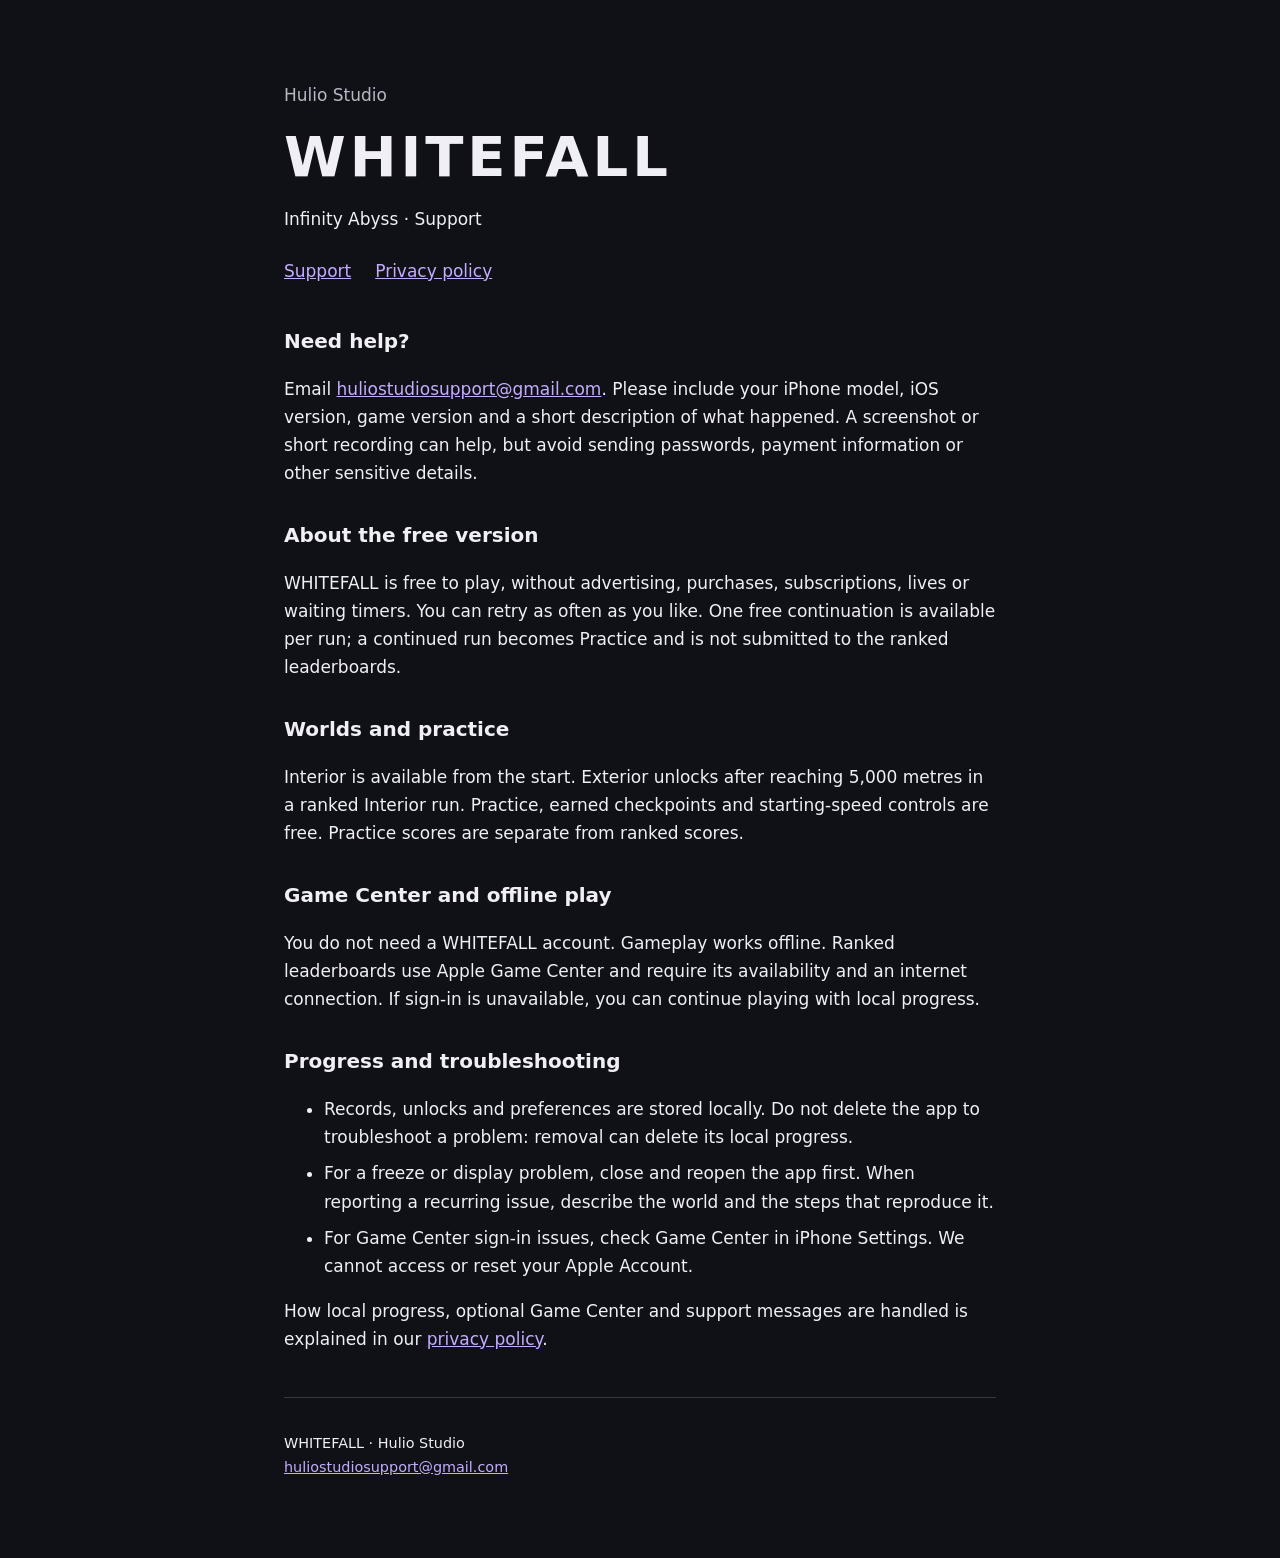
==== index.html @ 886d641a "Add WHITEFALL support and privacy pages" ====
<!doctype html>
<html lang="en">
<head>
  <meta charset="utf-8">
  <meta name="viewport" content="width=device-width, initial-scale=1">
  <meta name="description" content="Official support for WHITEFALL by Hulio Studio.">
  <title>WHITEFALL — Support</title>
  <style>
    :root{color-scheme:dark}*{box-sizing:border-box}body{margin:0;background:#101116;color:#f0eff5;font:17px/1.65 system-ui,-apple-system,sans-serif}main{max-width:760px;margin:auto;padding:64px 24px}h1{font-size:clamp(2rem,8vw,3.5rem);line-height:1.1;letter-spacing:.07em;margin:0 0 12px}h2{font-size:1.25rem;margin-top:32px}a{color:#c5acff}a:focus-visible{outline:3px solid #c5acff;outline-offset:4px}.muted{color:#b9b7c5}nav{display:flex;gap:24px;flex-wrap:wrap;margin:24px 0 40px}footer{border-top:1px solid #393642;margin-top:44px;padding-top:20px;font-size:.9rem}li{margin-bottom:8px}
  </style>
</head>
<body>
<main>
  <header><p class="muted">Hulio Studio</p><h1>WHITEFALL</h1><p>Infinity Abyss · Support</p></header>
  <nav aria-label="Site navigation"><a href="index.html" aria-current="page">Support</a><a href="privacy.html">Privacy policy</a></nav>
  <h2>Need help?</h2>
  <p>Email <a href="mailto:huliostudiosupport@gmail.com">huliostudiosupport@gmail.com</a>. Please include your iPhone model, iOS version, game version and a short description of what happened. A screenshot or short recording can help, but avoid sending passwords, payment information or other sensitive details.</p>
  <h2>About the free version</h2>
  <p>WHITEFALL is free to play, without advertising, purchases, subscriptions, lives or waiting timers. You can retry as often as you like. One free continuation is available per run; a continued run becomes Practice and is not submitted to the ranked leaderboards.</p>
  <h2>Worlds and practice</h2>
  <p>Interior is available from the start. Exterior unlocks after reaching 5,000 metres in a ranked Interior run. Practice, earned checkpoints and starting-speed controls are free. Practice scores are separate from ranked scores.</p>
  <h2>Game Center and offline play</h2>
  <p>You do not need a WHITEFALL account. Gameplay works offline. Ranked leaderboards use Apple Game Center and require its availability and an internet connection. If sign-in is unavailable, you can continue playing with local progress.</p>
  <h2>Progress and troubleshooting</h2>
  <ul>
    <li>Records, unlocks and preferences are stored locally. Do not delete the app to troubleshoot a problem: removal can delete its local progress.</li>
    <li>For a freeze or display problem, close and reopen the app first. When reporting a recurring issue, describe the world and the steps that reproduce it.</li>
    <li>For Game Center sign-in issues, check Game Center in iPhone Settings. We cannot access or reset your Apple Account.</li>
  </ul>
  <p>How local progress, optional Game Center and support messages are handled is explained in our <a href="privacy.html">privacy policy</a>.</p>
  <footer><p>WHITEFALL · Hulio Studio<br><a href="mailto:huliostudiosupport@gmail.com">huliostudiosupport@gmail.com</a></p></footer>
</main>
</body>
</html>
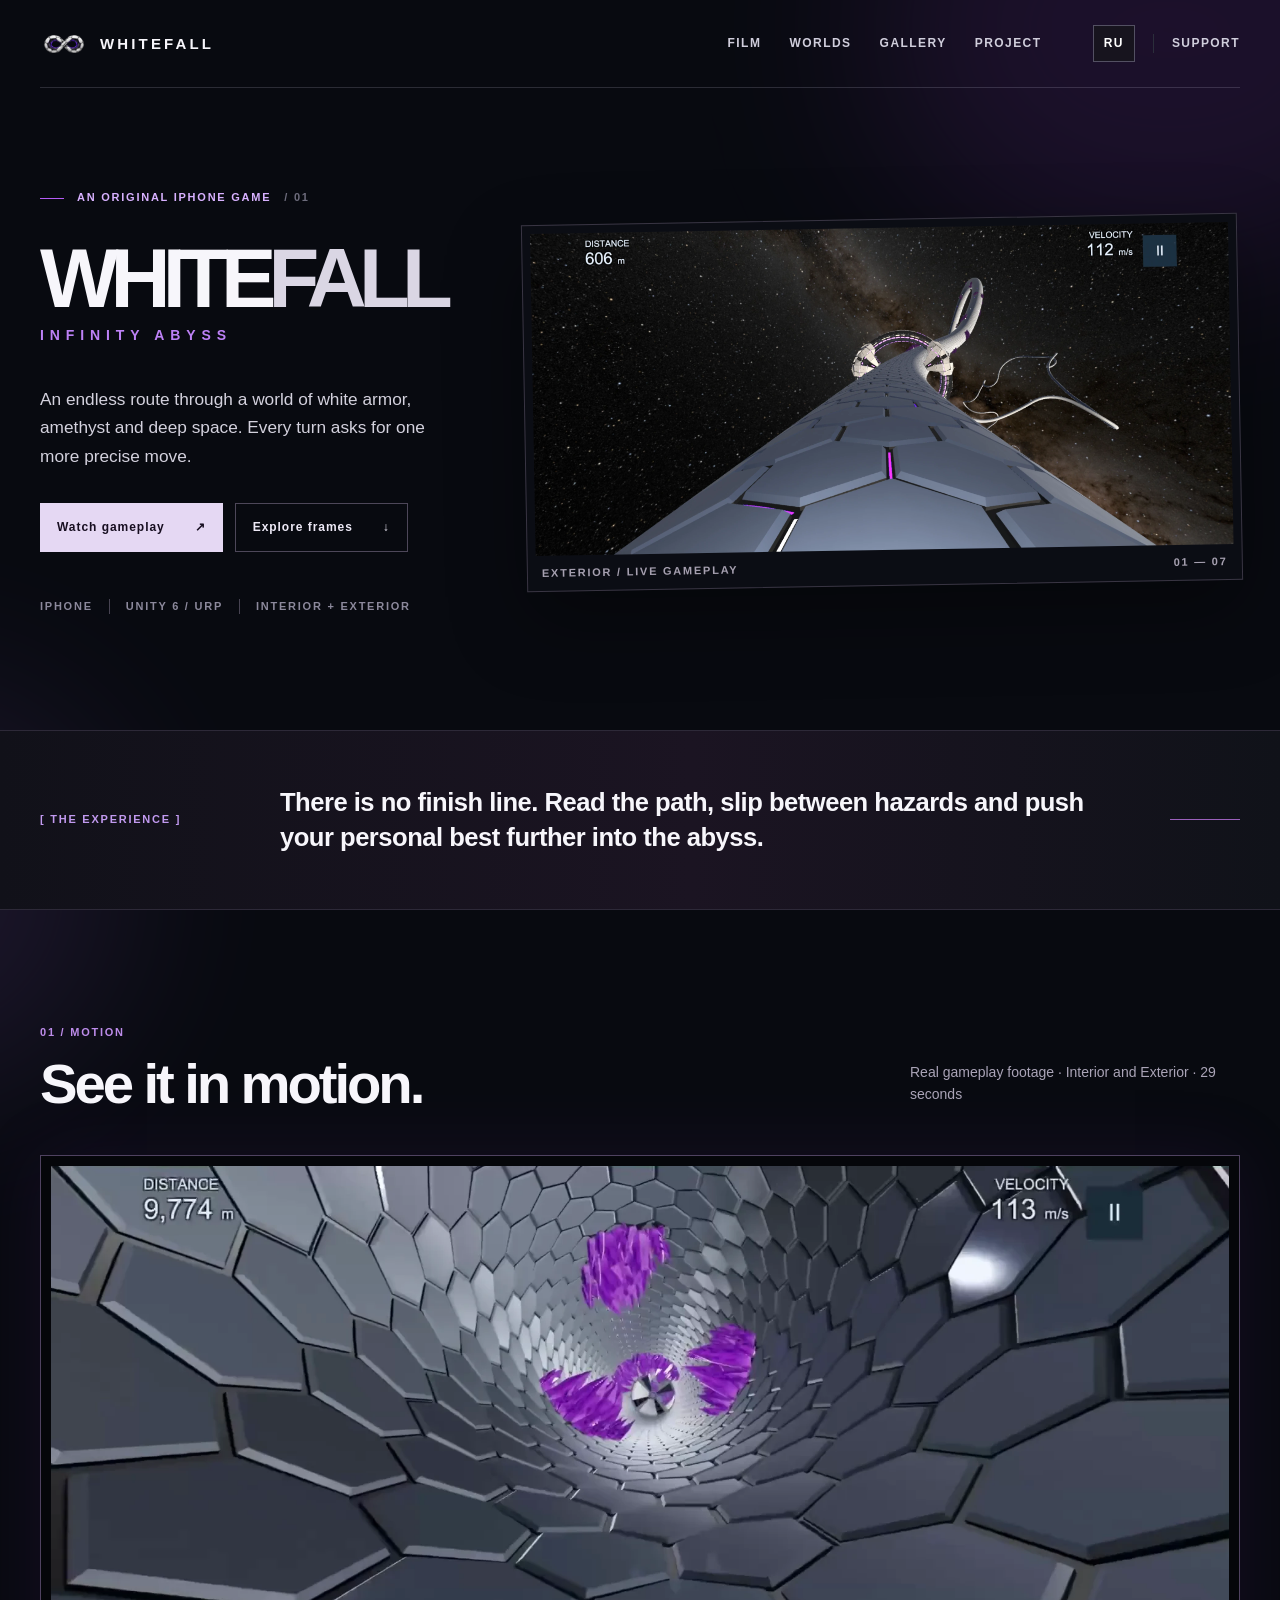
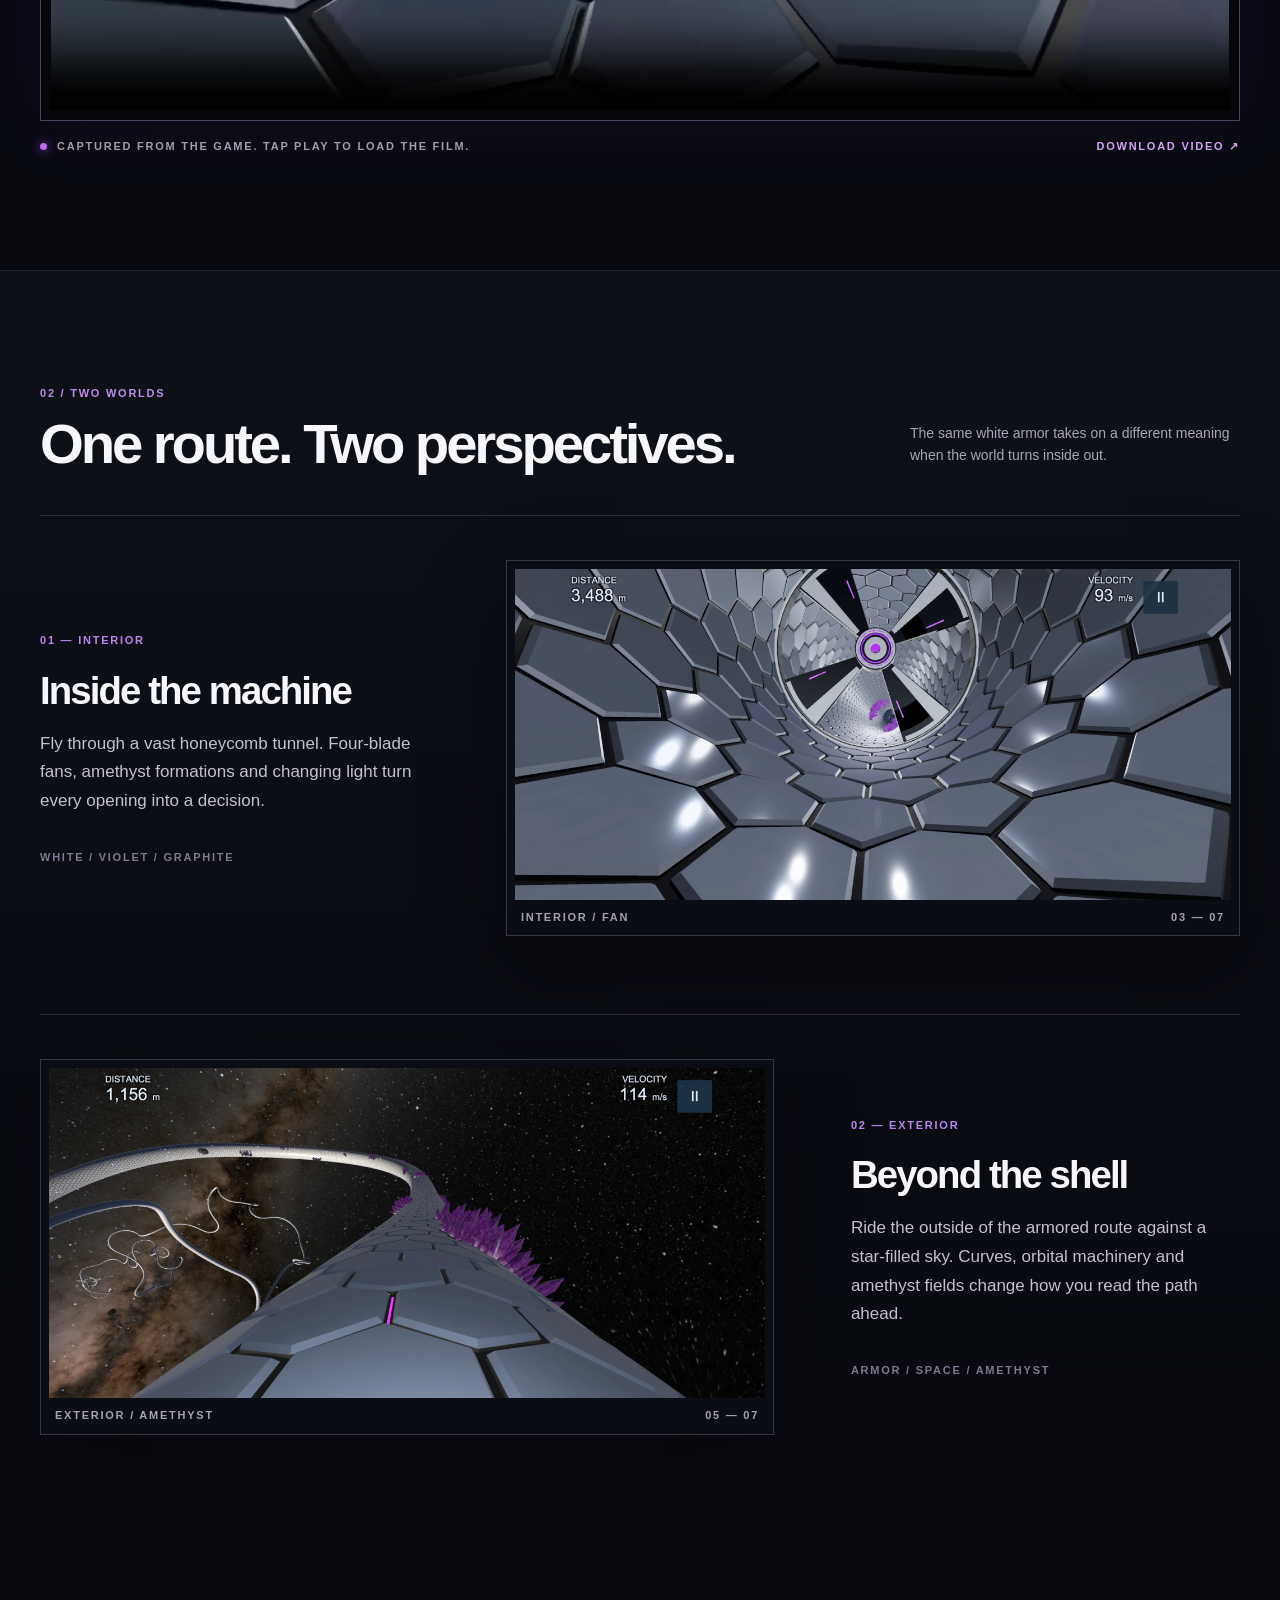
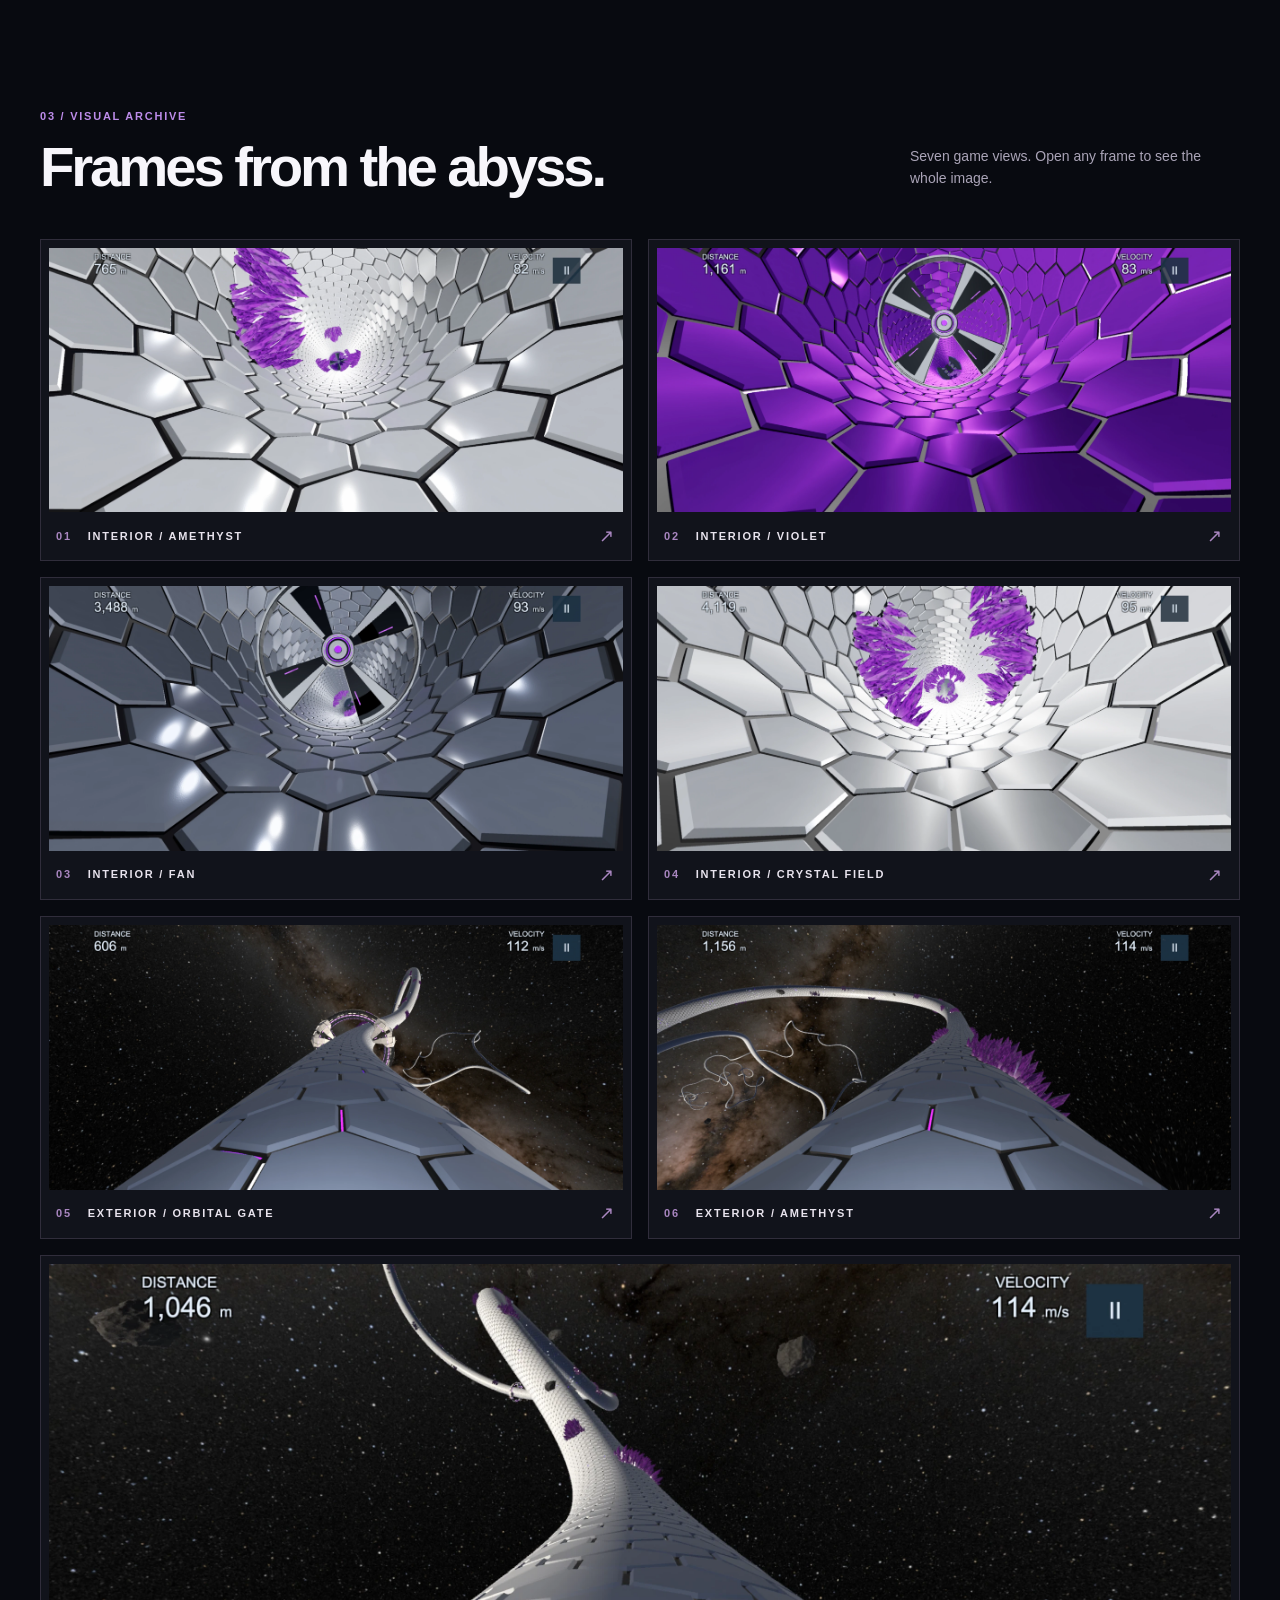
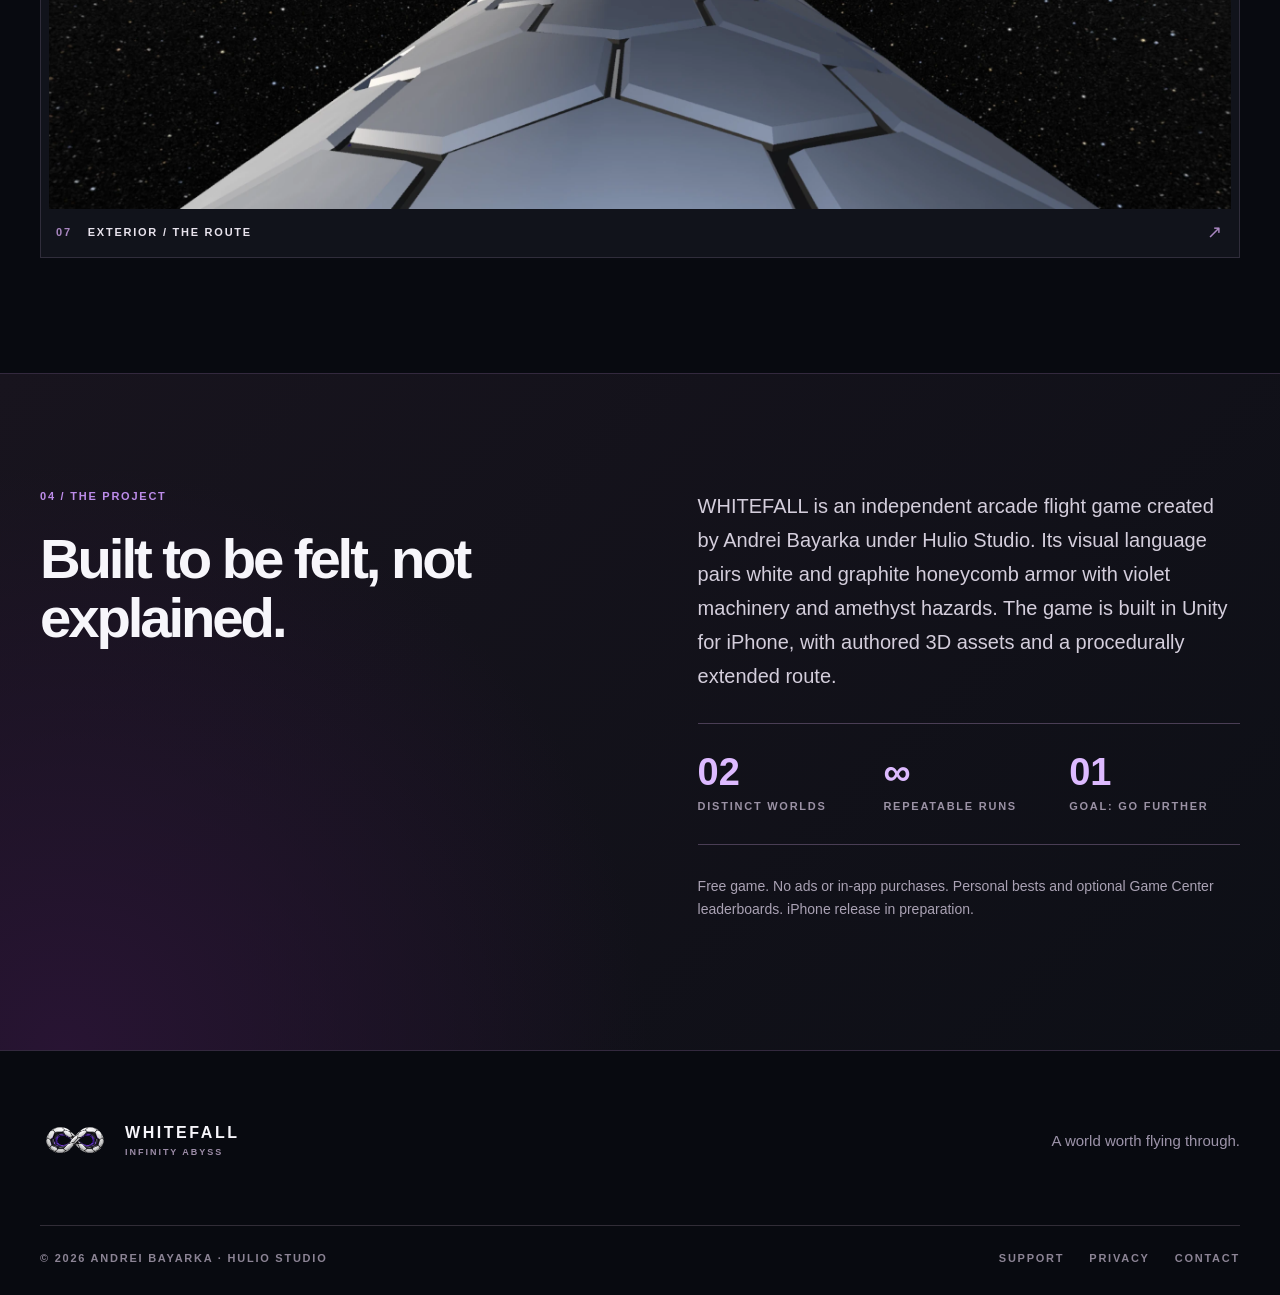
==== commit dbe938f4: "Build WHITEFALL gameplay showcase" ====
--- a/index.html
+++ b/index.html
@@ -3,32 +3,65 @@
 <head>
   <meta charset="utf-8">
   <meta name="viewport" content="width=device-width, initial-scale=1">
-  <meta name="description" content="Official support for WHITEFALL by Hulio Studio.">
-  <title>WHITEFALL — Support</title>
-  <style>
-    :root{color-scheme:dark}*{box-sizing:border-box}body{margin:0;background:#101116;color:#f0eff5;font:17px/1.65 system-ui,-apple-system,sans-serif}main{max-width:760px;margin:auto;padding:64px 24px}h1{font-size:clamp(2rem,8vw,3.5rem);line-height:1.1;letter-spacing:.07em;margin:0 0 12px}h2{font-size:1.25rem;margin-top:32px}a{color:#c5acff}a:focus-visible{outline:3px solid #c5acff;outline-offset:4px}.muted{color:#b9b7c5}nav{display:flex;gap:24px;flex-wrap:wrap;margin:24px 0 40px}footer{border-top:1px solid #393642;margin-top:44px;padding-top:20px;font-size:.9rem}li{margin-bottom:8px}
-  </style>
+  <meta name="theme-color" content="#080a10">
+  <meta name="description" content="WHITEFALL: Infinity Abyss — an original iPhone arcade flight game by Andrei Bayarka. Explore two worlds through real gameplay footage and screenshots.">
+  <meta property="og:type" content="website">
+  <meta property="og:title" content="WHITEFALL — Infinity Abyss">
+  <meta property="og:description" content="An original iPhone arcade flight game. Explore it through real gameplay footage and screenshots.">
+  <meta property="og:image" content="https://andreyboyarko.github.io/whitefall-support/assets/frame-9329.webp">
+  <title>WHITEFALL — Infinity Abyss · Game & Project</title>
+  <link rel="icon" type="image/webp" href="assets/whitefall-mark.webp">
+  <link rel="stylesheet" href="style.css">
+  <script defer src="site.js"></script>
 </head>
 <body>
-<main>
-  <header><p class="muted">Hulio Studio</p><h1>WHITEFALL</h1><p>Infinity Abyss · Support</p></header>
-  <nav aria-label="Site navigation"><a href="index.html" aria-current="page">Support</a><a href="privacy.html">Privacy policy</a></nav>
-  <h2>Need help?</h2>
-  <p>Email <a href="mailto:huliostudiosupport@gmail.com">huliostudiosupport@gmail.com</a>. Please include your iPhone model, iOS version, game version and a short description of what happened. A screenshot or short recording can help, but avoid sending passwords, payment information or other sensitive details.</p>
-  <h2>About the free version</h2>
-  <p>WHITEFALL is free to play, without advertising, purchases, subscriptions, lives or waiting timers. You can retry as often as you like. One free continuation is available per run; a continued run becomes Practice and is not submitted to the ranked leaderboards.</p>
-  <h2>Worlds and practice</h2>
-  <p>Interior is available from the start. Exterior unlocks after reaching 5,000 metres in a ranked Interior run. Practice, earned checkpoints and starting-speed controls are free. Practice scores are separate from ranked scores.</p>
-  <h2>Game Center and offline play</h2>
-  <p>You do not need a WHITEFALL account. Gameplay works offline. Ranked leaderboards use Apple Game Center and require its availability and an internet connection. If sign-in is unavailable, you can continue playing with local progress.</p>
-  <h2>Progress and troubleshooting</h2>
-  <ul>
-    <li>Records, unlocks and preferences are stored locally. Do not delete the app to troubleshoot a problem: removal can delete its local progress.</li>
-    <li>For a freeze or display problem, close and reopen the app first. When reporting a recurring issue, describe the world and the steps that reproduce it.</li>
-    <li>For Game Center sign-in issues, check Game Center in iPhone Settings. We cannot access or reset your Apple Account.</li>
-  </ul>
-  <p>How local progress, optional Game Center and support messages are handled is explained in our <a href="privacy.html">privacy policy</a>.</p>
-  <footer><p>WHITEFALL · Hulio Studio<br><a href="mailto:huliostudiosupport@gmail.com">huliostudiosupport@gmail.com</a></p></footer>
-</main>
+  <a class="skip-link" href="#main">Skip to content</a>
+  <div class="ambient ambient-one" aria-hidden="true"></div>
+  <div class="ambient ambient-two" aria-hidden="true"></div>
+  <header class="site-header">
+    <a class="brand" href="#top" aria-label="WHITEFALL home"><img src="assets/whitefall-mark.webp" width="48" height="48" alt=""><span>WHITEFALL</span></a>
+    <nav class="nav" aria-label="Main navigation">
+      <a href="#film" data-i18n="navFilm">Film</a><a href="#worlds" data-i18n="navWorlds">Worlds</a><a href="#gallery" data-i18n="navGallery">Gallery</a><a href="#project" data-i18n="navProject">Project</a>
+    </nav>
+    <div class="header-actions"><button id="language" class="lang" type="button" aria-label="Switch language">RU</button><a class="header-contact" href="support.html" data-i18n="navSupport">Support</a></div>
+  </header>
+  <main id="main">
+    <section class="hero page-wrap" id="top" aria-labelledby="hero-title">
+      <div class="hero-copy">
+        <p class="eyebrow"><span class="eyebrow-line"></span><span data-i18n="heroKicker">AN ORIGINAL IPHONE GAME</span><span class="serial">/ 01</span></p>
+        <h1 id="hero-title">WHITE<span>FALL</span></h1>
+        <p class="hero-sub">INFINITY ABYSS</p>
+        <p class="hero-lead" data-i18n="heroLead">An endless route through a world of white armor, amethyst and deep space. Every turn asks for one more precise move.</p>
+        <div class="hero-buttons"><a class="button button-primary" href="#film"><span data-i18n="watchFilm">Watch gameplay</span><span aria-hidden="true">↗</span></a><a class="button button-ghost" href="#gallery"><span data-i18n="exploreFrames">Explore frames</span><span aria-hidden="true">↓</span></a></div>
+        <div class="hero-meta"><span>iPHONE</span><span>UNITY 6 / URP</span><span>INTERIOR + EXTERIOR</span></div>
+      </div>
+      <figure class="hero-visual media-frame"><img src="assets/frame-9329.webp" width="2556" height="1179" alt="Exterior gameplay: white armored route arcs through a star field toward a violet orbital structure" fetchpriority="high"><figcaption><span data-i18n="heroVisual">EXTERIOR / LIVE GAMEPLAY</span><span>01 — 07</span></figcaption></figure>
+    </section>
+    <section class="intro-band" aria-label="Game introduction"><div class="page-wrap intro-band-inner"><p class="section-number">[ THE EXPERIENCE ]</p><p class="intro-statement" data-i18n="introStatement">There is no finish line. Read the path, slip between hazards and push your personal best further into the abyss.</p><div class="thin-rule"></div></div></section>
+    <section class="section page-wrap" id="film" aria-labelledby="film-title">
+      <div class="section-heading"><div><p class="section-number">01 / MOTION</p><h2 id="film-title" data-i18n="filmTitle">See it in motion.</h2></div><p class="section-aside" data-i18n="filmAside">Real gameplay footage · Interior and Exterior · 29 seconds</p></div>
+      <div class="film-shell"><video id="gameplay-film" controls playsinline preload="none" poster="assets/film-poster.webp" width="1918" height="886" aria-label="WHITEFALL gameplay video"><source src="assets/whitefall-gameplay.mp4" type="video/mp4">Your browser cannot play this video.</video></div>
+      <div class="film-caption"><span><span class="violet-dot"></span><span data-i18n="filmCaption">Captured from the game. Tap Play to load the film.</span></span><a href="assets/whitefall-gameplay.mp4" download data-i18n="downloadFilm">Download video ↗</a></div>
+    </section>
+    <section class="section worlds-section" id="worlds" aria-labelledby="worlds-title"><div class="page-wrap">
+      <div class="section-heading"><div><p class="section-number">02 / TWO WORLDS</p><h2 id="worlds-title" data-i18n="worldsTitle">One route. Two perspectives.</h2></div><p class="section-aside" data-i18n="worldsAside">The same white armor takes on a different meaning when the world turns inside out.</p></div>
+      <article class="world-card"><div class="world-text"><span class="world-count">01 — INTERIOR</span><h3 data-i18n="interiorTitle">Inside the machine</h3><p data-i18n="interiorText">Fly through a vast honeycomb tunnel. Four-blade fans, amethyst formations and changing light turn every opening into a decision.</p><span class="world-tag" data-i18n="interiorTag">WHITE / VIOLET / GRAPHITE</span></div><figure class="media-frame"><img src="assets/frame-9353.webp" width="2556" height="1179" loading="lazy" alt="Four-blade fan inside the white honeycomb tunnel"><figcaption><span>INTERIOR / FAN</span><span>03 — 07</span></figcaption></figure></article>
+      <article class="world-card world-card-reverse"><div class="world-text"><span class="world-count">02 — EXTERIOR</span><h3 data-i18n="exteriorTitle">Beyond the shell</h3><p data-i18n="exteriorText">Ride the outside of the armored route against a star-filled sky. Curves, orbital machinery and amethyst fields change how you read the path ahead.</p><span class="world-tag" data-i18n="exteriorTag">ARMOR / SPACE / AMETHYST</span></div><figure class="media-frame"><img src="assets/frame-9330.webp" width="2556" height="1179" loading="lazy" alt="Exterior armored route curving through space beside amethyst crystals"><figcaption><span>EXTERIOR / AMETHYST</span><span>05 — 07</span></figcaption></figure></article>
+    </div></section>
+    <section class="section page-wrap" id="gallery" aria-labelledby="gallery-title"><div class="section-heading"><div><p class="section-number">03 / VISUAL ARCHIVE</p><h2 id="gallery-title" data-i18n="galleryTitle">Frames from the abyss.</h2></div><p class="section-aside" data-i18n="galleryAside">Seven game views. Open any frame to see the whole image.</p></div>
+      <div class="gallery-grid">
+        <button class="gallery-item" type="button" data-full="assets/frame-9352.webp" data-caption="INTERIOR / AMETHYST" aria-label="Open Interior amethyst screenshot"><img src="assets/frame-9352.webp" width="2556" height="1179" loading="lazy" alt="White tunnel with violet amethyst obstacles"><span>01 <i>INTERIOR / AMETHYST</i><b>↗</b></span></button>
+        <button class="gallery-item" type="button" data-full="assets/frame-9325.webp" data-caption="INTERIOR / VIOLET" aria-label="Open violet tunnel screenshot"><img src="assets/frame-9325.webp" width="2556" height="1179" loading="lazy" alt="Violet honeycomb tunnel with a fan"><span>02 <i>INTERIOR / VIOLET</i><b>↗</b></span></button>
+        <button class="gallery-item" type="button" data-full="assets/frame-9353.webp" data-caption="INTERIOR / FAN" aria-label="Open fan screenshot"><img src="assets/frame-9353.webp" width="2556" height="1179" loading="lazy" alt="Four-blade fan inside the armored tunnel"><span>03 <i>INTERIOR / FAN</i><b>↗</b></span></button>
+        <button class="gallery-item" type="button" data-full="assets/frame-9354.webp" data-caption="INTERIOR / CRYSTAL FIELD" aria-label="Open crystal field screenshot"><img src="assets/frame-9354.webp" width="2556" height="1179" loading="lazy" alt="Multiple amethyst hazards inside the white tunnel"><span>04 <i>INTERIOR / CRYSTAL FIELD</i><b>↗</b></span></button>
+        <button class="gallery-item" type="button" data-full="assets/frame-9329.webp" data-caption="EXTERIOR / ORBITAL GATE" aria-label="Open orbital gate screenshot"><img src="assets/frame-9329.webp" width="2556" height="1179" loading="lazy" alt="Exterior route leading to a violet orbital gate"><span>05 <i>EXTERIOR / ORBITAL GATE</i><b>↗</b></span></button>
+        <button class="gallery-item" type="button" data-full="assets/frame-9330.webp" data-caption="EXTERIOR / AMETHYST" aria-label="Open Exterior amethyst screenshot"><img src="assets/frame-9330.webp" width="2556" height="1179" loading="lazy" alt="Curved exterior route with amethyst obstacles"><span>06 <i>EXTERIOR / AMETHYST</i><b>↗</b></span></button>
+        <button class="gallery-item gallery-item-wide" type="button" data-full="assets/frame-9328.webp" data-caption="EXTERIOR / THE ROUTE" aria-label="Open exterior route screenshot"><img src="assets/frame-9328.webp" width="2556" height="1179" loading="lazy" alt="Long white route extending through deep space"><span>07 <i>EXTERIOR / THE ROUTE</i><b>↗</b></span></button>
+      </div>
+    </section>
+    <section class="project-section" id="project" aria-labelledby="project-title"><div class="page-wrap project-grid"><div><p class="section-number">04 / THE PROJECT</p><h2 id="project-title" data-i18n="projectTitle">Built to be felt, not explained.</h2></div><div class="project-detail"><p data-i18n="projectText">WHITEFALL is an independent arcade flight game created by Andrei Bayarka under Hulio Studio. Its visual language pairs white and graphite honeycomb armor with violet machinery and amethyst hazards. The game is built in Unity for iPhone, with authored 3D assets and a procedurally extended route.</p><div class="project-facts"><div><strong>02</strong><span data-i18n="factWorlds">distinct worlds</span></div><div><strong>∞</strong><span data-i18n="factRuns">repeatable runs</span></div><div><strong>01</strong><span data-i18n="factGoal">goal: go further</span></div></div><p class="project-footnote" data-i18n="projectFootnote">Free game. No ads or in-app purchases. Personal bests and optional Game Center leaderboards. iPhone release in preparation.</p></div></div></section>
+  </main>
+  <footer class="site-footer"><div class="page-wrap"><div class="footer-top"><div><img src="assets/whitefall-mark.webp" width="70" height="70" alt=""><p>WHITEFALL <small>INFINITY ABYSS</small></p></div><p data-i18n="footerLine">A world worth flying through.</p></div><div class="footer-bottom"><span>© <span id="year">2026</span> Andrei Bayarka · Hulio Studio</span><nav aria-label="Footer navigation"><a href="support.html" data-i18n="navSupport">Support</a><a href="privacy.html" data-i18n="privacy">Privacy</a><a href="mailto:huliostudiosupport@gmail.com" data-i18n="contact">Contact</a></nav></div></div></footer>
+  <dialog id="lightbox" aria-label="Expanded gameplay screenshot"><button class="lightbox-close" type="button" aria-label="Close screenshot">×</button><figure><img alt=""><figcaption></figcaption></figure></dialog>
 </body>
 </html>
--- a/style.css
+++ b/style.css
@@ -0,0 +1,35 @@
+:root{color-scheme:dark;--bg:#080a10;--surface:#10131c;--line:#2b2e3b;--text:#f7f6fb;--muted:#aaaab8;--violet:#b45cf5;--violet-soft:#d8b1ff}
+*{box-sizing:border-box}
+html{scroll-behavior:smooth}
+body{margin:0;overflow-x:hidden;background:var(--bg);color:var(--text);font-family:Inter,-apple-system,BlinkMacSystemFont,"Segoe UI",sans-serif;font-size:16px;line-height:1.55}
+a{color:inherit;text-decoration:none}button{font:inherit}img,video{max-width:100%}::selection{background:#8744b9;color:white}
+:focus-visible{outline:2px solid var(--violet-soft);outline-offset:5px}
+.skip-link{position:absolute;top:-100px;left:15px;z-index:20;padding:12px 18px;background:white;color:black}.skip-link:focus{top:15px}
+.page-wrap{width:min(100% - 80px,1500px);margin-inline:auto}
+.ambient{position:absolute;z-index:-1;pointer-events:none;filter:blur(90px);opacity:.26;border-radius:50%}.ambient-one{width:600px;height:480px;top:-210px;right:-190px;background:#552477}.ambient-two{width:400px;height:400px;top:690px;left:-280px;background:#543876}
+.site-header{position:relative;z-index:5;display:flex;align-items:center;gap:clamp(20px,4vw,80px);min-height:88px;width:min(100% - 80px,1500px);margin:auto;border-bottom:1px solid rgba(225,223,245,.16)}
+.brand{display:flex;align-items:center;gap:12px;white-space:nowrap;font-size:15px;font-weight:850;letter-spacing:.21em}.brand img{width:48px;height:48px;object-fit:contain}
+.nav{display:flex;gap:clamp(16px,2.2vw,38px);margin-left:auto}.nav a,.header-contact,.lang{color:#d0cedc;font-size:12px;font-weight:700;letter-spacing:.12em;text-transform:uppercase;transition:color .2s}.nav a:hover,.header-contact:hover,.lang:hover{color:white}
+.header-actions{display:flex;align-items:center;gap:18px}.lang{border:1px solid #535062;background:#17141e;color:#fff;padding:8px 10px;cursor:pointer}.header-contact{padding-left:18px;border-left:1px solid var(--line)}
+.hero{display:grid;grid-template-columns:minmax(330px,.74fr) minmax(0,1.26fr);gap:clamp(35px,5vw,90px);align-items:center;padding-block:clamp(75px,8vw,135px) clamp(90px,9vw,150px)}
+.eyebrow,.section-number,.world-count,.world-tag,.media-frame figcaption,.hero-meta,.film-caption,.gallery-item>span,.project-facts span,.footer-bottom{font-size:11px;line-height:1.4;font-weight:700;letter-spacing:.16em;text-transform:uppercase}
+.eyebrow{display:flex;align-items:center;gap:13px;color:var(--violet-soft);white-space:nowrap}.eyebrow-line{display:inline-block;width:24px;height:1px;background:var(--violet)}.serial{color:#6d6c7c}
+h1,h2,h3,p,figure{margin-top:0}
+h1{font-size:clamp(62px,6.5vw,124px);letter-spacing:-.095em;line-height:.93;font-weight:800;margin:34px 0 8px;white-space:nowrap}h1 span{color:#dad6e4}.hero-sub{font-size:14px;letter-spacing:.42em;color:#bd81f6;font-weight:700}
+.hero-lead{max-width:520px;margin:38px 0 33px;font-size:clamp(17px,1.35vw,21px);line-height:1.65;color:#d3d1dd}
+.hero-buttons{display:flex;gap:12px;flex-wrap:wrap}.button{display:inline-flex;align-items:center;justify-content:space-between;gap:30px;min-width:170px;padding:14px 17px;font-size:12px;letter-spacing:.08em;font-weight:750;transition:transform .2s,background .2s}.button:hover{transform:translateY(-3px)}.button-primary{background:#e5d8f3;color:#170e20}.button-primary:hover{background:white}.button-ghost{border:1px solid #4d4759;color:#ede9f6}.button-ghost:hover{background:#21182a}
+.hero-meta{display:flex;flex-wrap:wrap;gap:16px;margin-top:47px;color:#8c899c}.hero-meta span+span{padding-left:16px;border-left:1px solid #474352}
+.media-frame{margin:0;min-width:0;background:#0b0d14;border:1px solid #393543;padding:8px;box-shadow:0 30px 75px rgba(0,0,0,.35)}.media-frame img{display:block;width:100%;height:auto;object-fit:contain}.media-frame figcaption{display:flex;justify-content:space-between;gap:10px;margin:10px 6px 2px;color:#a6a0b0}.hero-visual{transform:rotate(-1deg)}
+.intro-band{background:linear-gradient(90deg,#111119,#1b1422 54%,#101219);border-block:1px solid #2d2938}.intro-band-inner{display:grid;grid-template-columns:200px 1fr 70px;align-items:center;gap:40px;padding-block:54px}.section-number{color:#bd8cea;margin-bottom:24px}.intro-band .section-number{margin:0;color:#c29af0}.intro-statement{margin:0;max-width:880px;font-size:clamp(19px,2vw,30px);line-height:1.38;font-weight:600;letter-spacing:-.02em}.thin-rule{width:70px;height:1px;background:#9a60bb}
+.section{padding-block:clamp(88px,9vw,145px)}.section-heading{display:flex;justify-content:space-between;align-items:end;gap:25px;margin-bottom:42px}.section-heading .section-number{margin-bottom:13px}h2{font-size:clamp(36px,4.4vw,72px);line-height:1.05;letter-spacing:-.055em;font-weight:730;margin:0}.section-aside{max-width:330px;margin:0 0 7px;color:#aaa4b7;font-size:14px;line-height:1.6}
+.film-shell{border:1px solid #4f4260;background:#05060a;padding:10px;box-shadow:0 0 70px rgba(129,47,180,.11)}.film-shell video{display:block;width:100%;height:auto;aspect-ratio:1918/886;object-fit:contain;background:#05060a}
+.film-caption{display:flex;align-items:center;justify-content:space-between;gap:16px;margin-top:18px;color:#a69bad}.film-caption>span{display:flex;align-items:center;gap:10px}.film-caption a{color:#d2a4f5}.film-caption a:hover{text-decoration:underline}.violet-dot{width:7px;height:7px;border-radius:50%;background:#bc6cf3;box-shadow:0 0 12px #ae43ff}
+.worlds-section{background:linear-gradient(#0f1119,#080a10 85%);border-top:1px solid #23232d}.world-card{display:grid;grid-template-columns:minmax(250px,.53fr) minmax(0,1fr);gap:clamp(30px,6vw,110px);align-items:center;padding-block:44px;border-top:1px solid #2a2934}.world-card+.world-card{margin-top:34px}.world-card-reverse{grid-template-columns:minmax(0,1fr) minmax(250px,.53fr)}.world-card-reverse .world-text{order:2}.world-card-reverse .media-frame{order:1}
+.world-count{color:#bb84ef}.world-text h3{font-size:clamp(29px,3vw,51px);letter-spacing:-.05em;line-height:1.08;margin:18px 0}.world-text p{font-size:17px;line-height:1.7;color:#c4c0cd;margin-bottom:28px}.world-tag{color:#80768d}
+.gallery-grid{display:grid;grid-template-columns:repeat(2,minmax(0,1fr));gap:16px}.gallery-item{padding:8px 8px 0;min-width:0;border:1px solid #302d3b;background:#11131b;color:inherit;text-align:left;cursor:pointer;transition:border-color .2s,transform .2s}.gallery-item:hover{border-color:#9f66c7;transform:translateY(-3px)}.gallery-item img{display:block;width:100%;height:auto;object-fit:contain}.gallery-item>span{display:flex;align-items:center;gap:16px;min-height:48px;color:#a986c0;padding:5px 7px}.gallery-item i{color:#e8e3ed;font-style:normal}.gallery-item b{margin-left:auto;font-size:18px;font-weight:400}.gallery-item-wide{grid-column:1/-1}
+.project-section{padding-block:clamp(85px,9vw,150px);background:radial-gradient(circle at 5% 100%,#281433 0,transparent 42%),linear-gradient(135deg,#18141e,#0d0f16);border-block:1px solid #33293e}.project-grid{display:grid;grid-template-columns:1fr 1fr;gap:9vw}.project-grid h2{max-width:600px}.project-detail>p:first-child{color:#d4cedc;font-size:20px;line-height:1.7}.project-facts{display:grid;grid-template-columns:repeat(3,1fr);gap:15px;border-block:1px solid #4a3e55;padding-block:29px;margin-block:30px}.project-facts div{display:flex;flex-direction:column;gap:8px}.project-facts strong{font-size:38px;line-height:1;color:#ddbaff;font-weight:550}.project-facts span{color:#9b92a5}.project-footnote{font-size:14px;color:#aaa2b4;line-height:1.65}
+.site-footer{padding:54px 0 28px}.footer-top,.footer-bottom{display:flex;justify-content:space-between;align-items:center;gap:24px}.footer-top>div{display:flex;align-items:center;gap:15px}.footer-top img{width:70px;height:70px;object-fit:contain}.footer-top p{margin:0;font-weight:800;letter-spacing:.16em}.footer-top small{display:block;font-size:9px;letter-spacing:.22em;color:#9d8da8}.footer-top>p{color:#9d94aa;font-size:15px;font-weight:400;letter-spacing:normal}.footer-bottom{border-top:1px solid #312d37;padding-top:25px;margin-top:50px;color:#8c8495;gap:20px}.footer-bottom nav{display:flex;gap:25px;flex-wrap:wrap}.footer-bottom a:hover{color:#e4c3ff}
+#lightbox{max-width:96vw;max-height:96vh;border:1px solid #6e5282;background:#0a0a0e;color:white;padding:38px 16px 12px;box-shadow:0 20px 100px black}#lightbox::backdrop{background:rgba(1,1,6,.93)}#lightbox figure{margin:0}#lightbox img{display:block;max-width:min(94vw,1800px);max-height:calc(90vh - 88px);width:auto;height:auto;object-fit:contain;margin:auto}#lightbox figcaption{padding-top:12px;text-align:center;font-size:11px;font-weight:700;letter-spacing:.2em;color:#c9a3e8}#lightbox .lightbox-close{position:absolute;right:11px;top:4px;color:white;background:transparent;border:0;font-size:30px;cursor:pointer}
+@media(max-width:1100px){.page-wrap,.site-header{width:min(100% - 48px,1500px)}.hero{grid-template-columns:1fr;padding-block:80px 90px}.hero-copy{max-width:760px}.hero-visual{transform:none}.world-card,.world-card-reverse{grid-template-columns:1fr}.world-card-reverse .world-text,.world-card-reverse .media-frame{order:initial}.world-text{max-width:720px}.project-grid{gap:50px}.intro-band-inner{grid-template-columns:160px 1fr}.thin-rule{display:none}}
+@media(max-width:720px){.page-wrap,.site-header{width:min(100% - 32px,1500px)}.site-header{min-height:71px;flex-wrap:wrap;gap:0}.brand{font-size:12px;letter-spacing:.12em}.brand img{width:37px;height:37px}.header-actions{margin-left:auto}.header-contact{display:none}.nav{width:100%;order:3;margin:0;padding:0 0 15px;justify-content:space-between;gap:12px}.nav a{font-size:10px}.hero{padding-block:65px 85px;gap:42px}h1{font-size:clamp(48px,12vw,77px)}.hero-lead{margin-top:24px}.hero-meta{gap:9px;font-size:9px;margin-top:35px}.hero-meta span+span{padding-left:9px}.intro-band-inner{display:block;padding-block:42px}.intro-statement{margin-top:20px}.section{padding-block:77px}.section-heading{display:block;margin-bottom:29px}.section-aside{margin-top:16px}.world-card{padding-block:32px}.gallery-grid{grid-template-columns:1fr}.gallery-item-wide{grid-column:auto}.project-grid{grid-template-columns:1fr;gap:35px}.project-detail>p:first-child{font-size:17px}.project-facts strong{font-size:30px}.footer-top,.footer-bottom{align-items:flex-start;flex-direction:column}.footer-top>p{margin-left:3px}.film-caption{align-items:flex-start;flex-direction:column;font-size:10px}.media-frame{padding:5px}.media-frame figcaption{font-size:9px}.film-shell{padding:4px}}
+@media(prefers-reduced-motion:reduce){html{scroll-behavior:auto}*,*:before,*:after{animation-duration:.01ms!important;transition-duration:.01ms!important}}
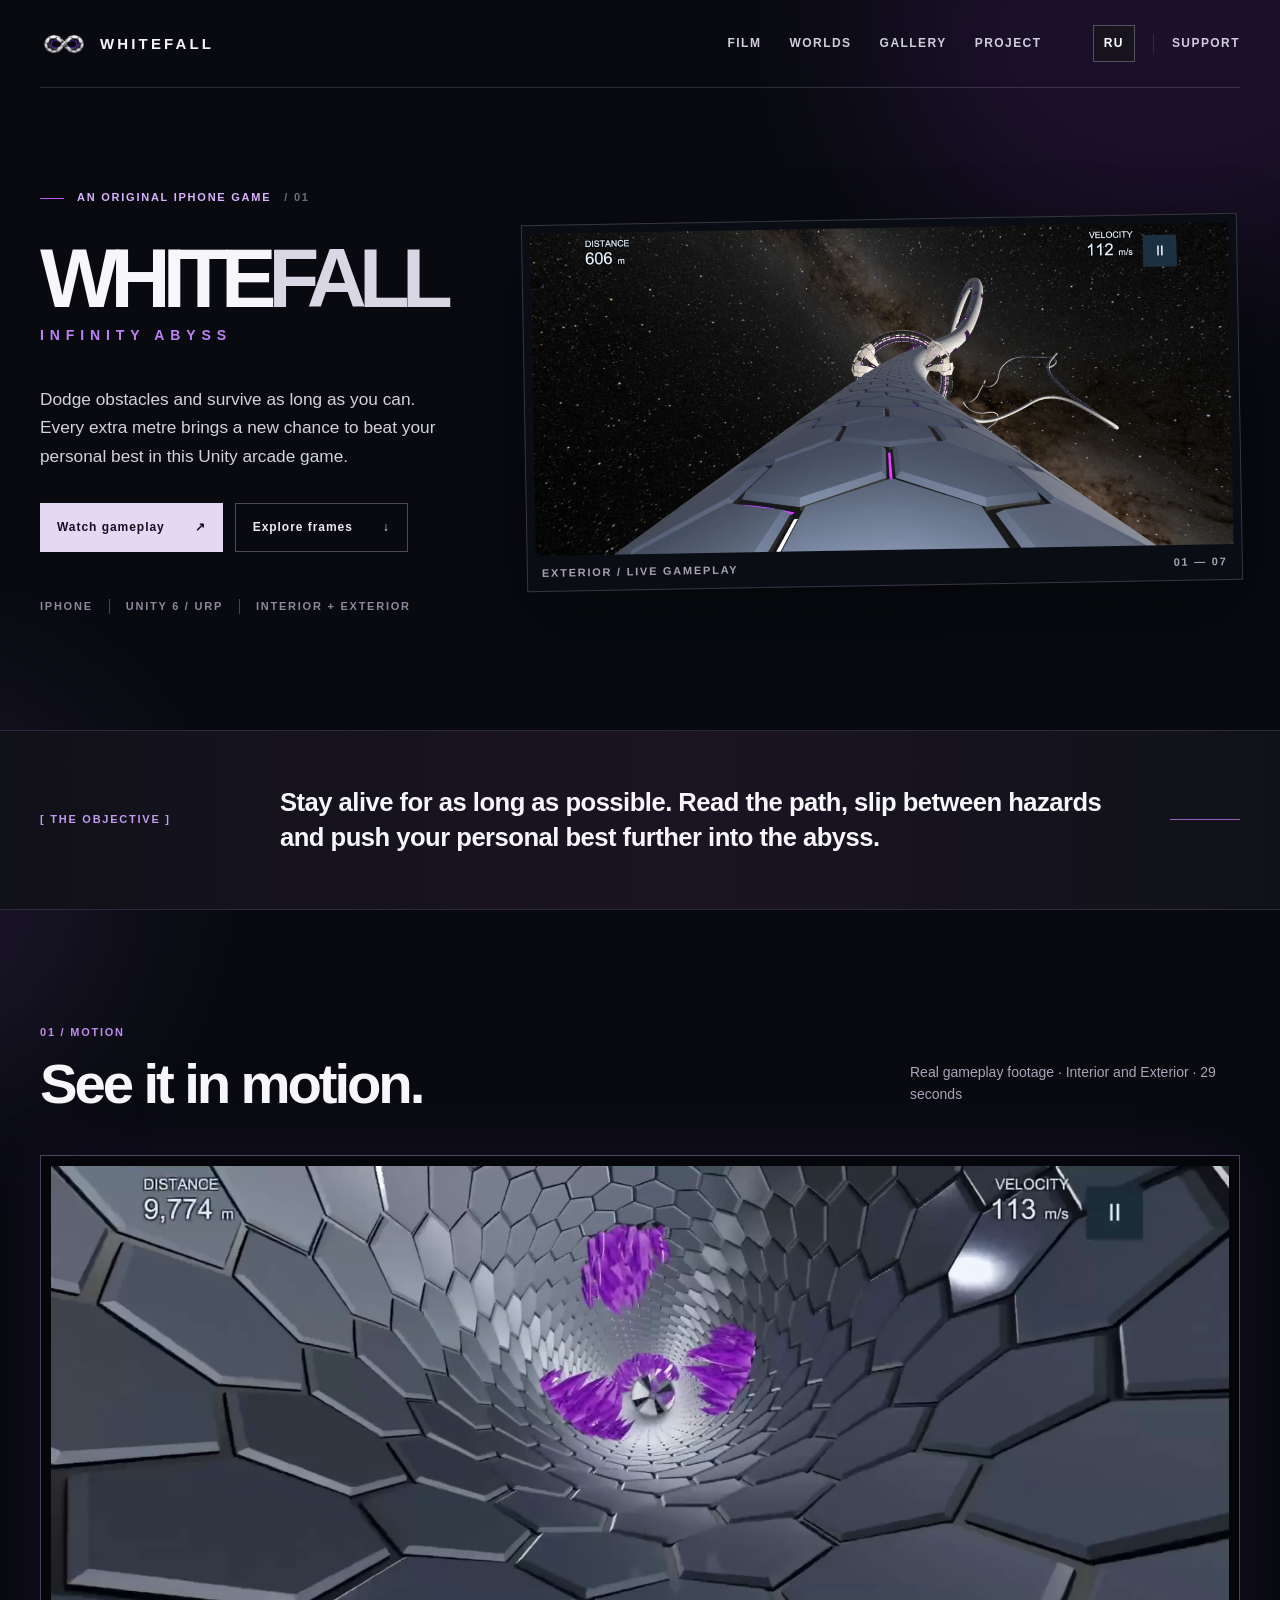
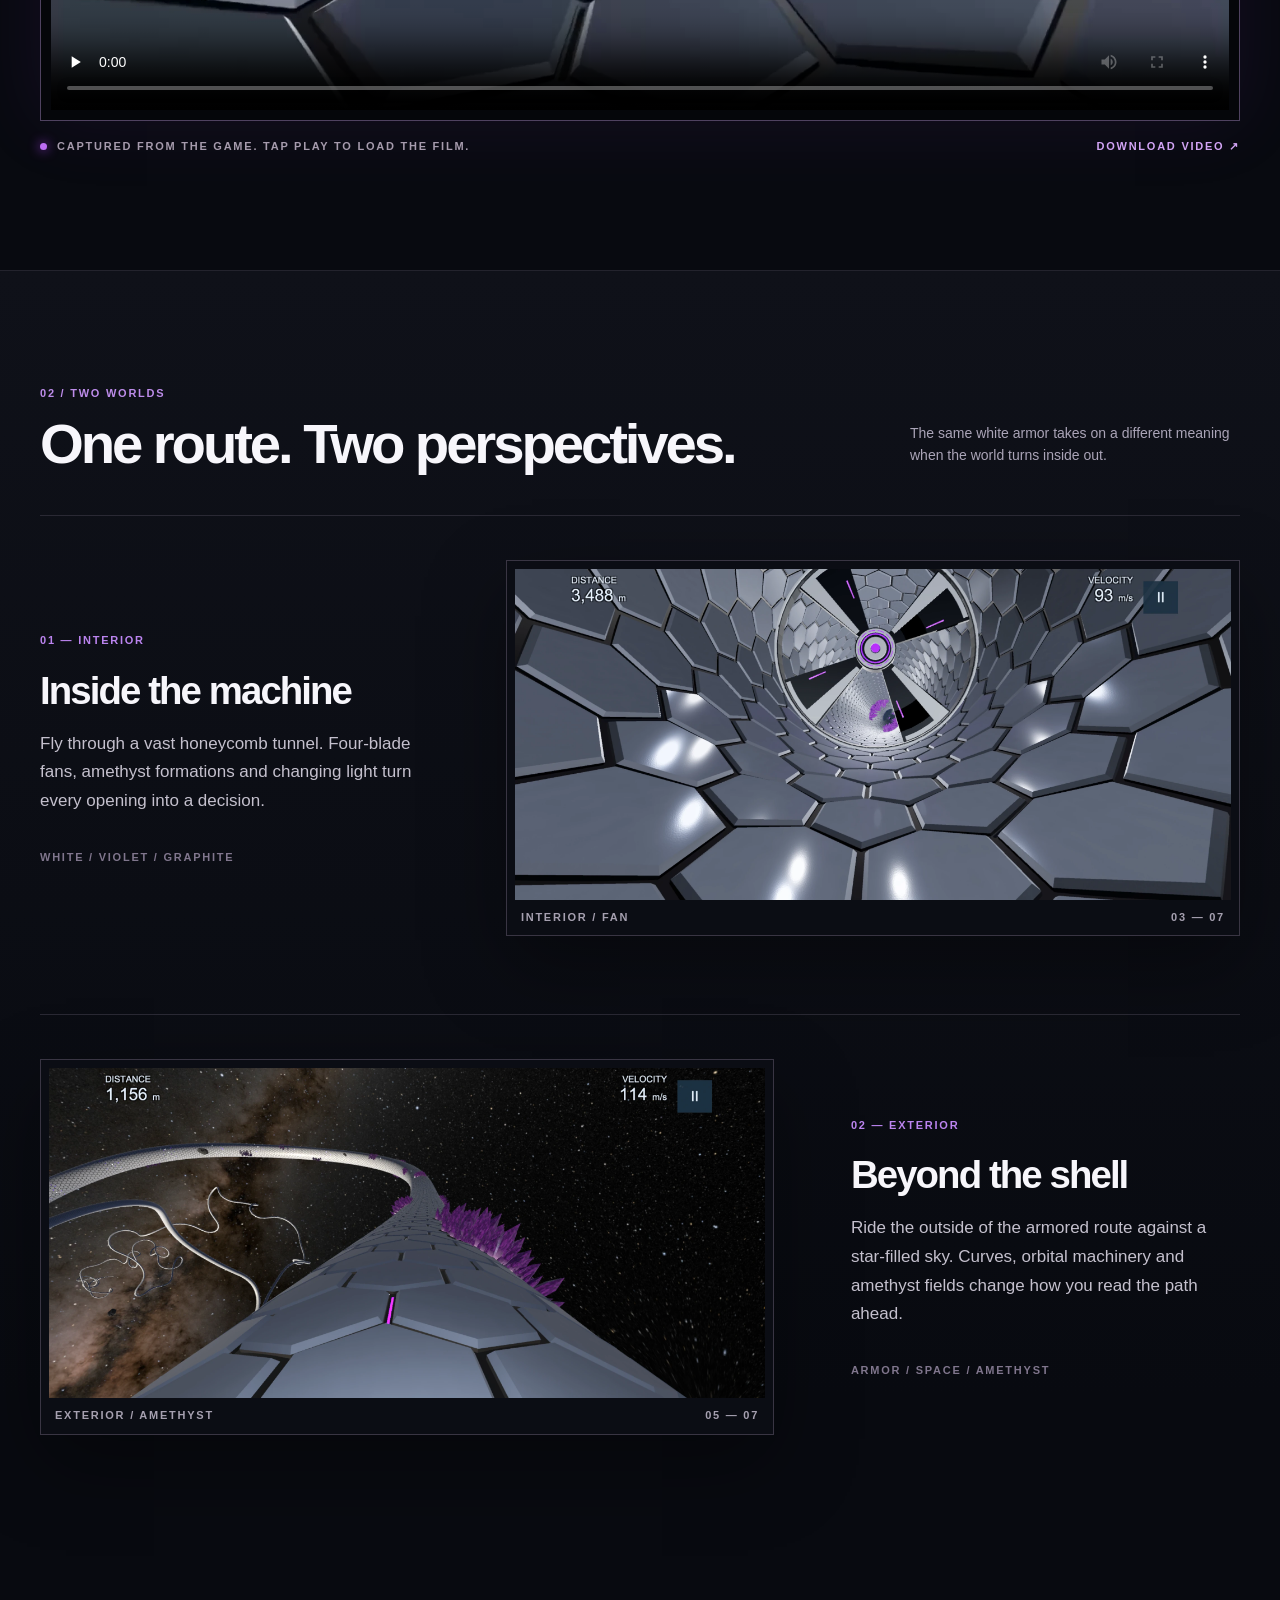
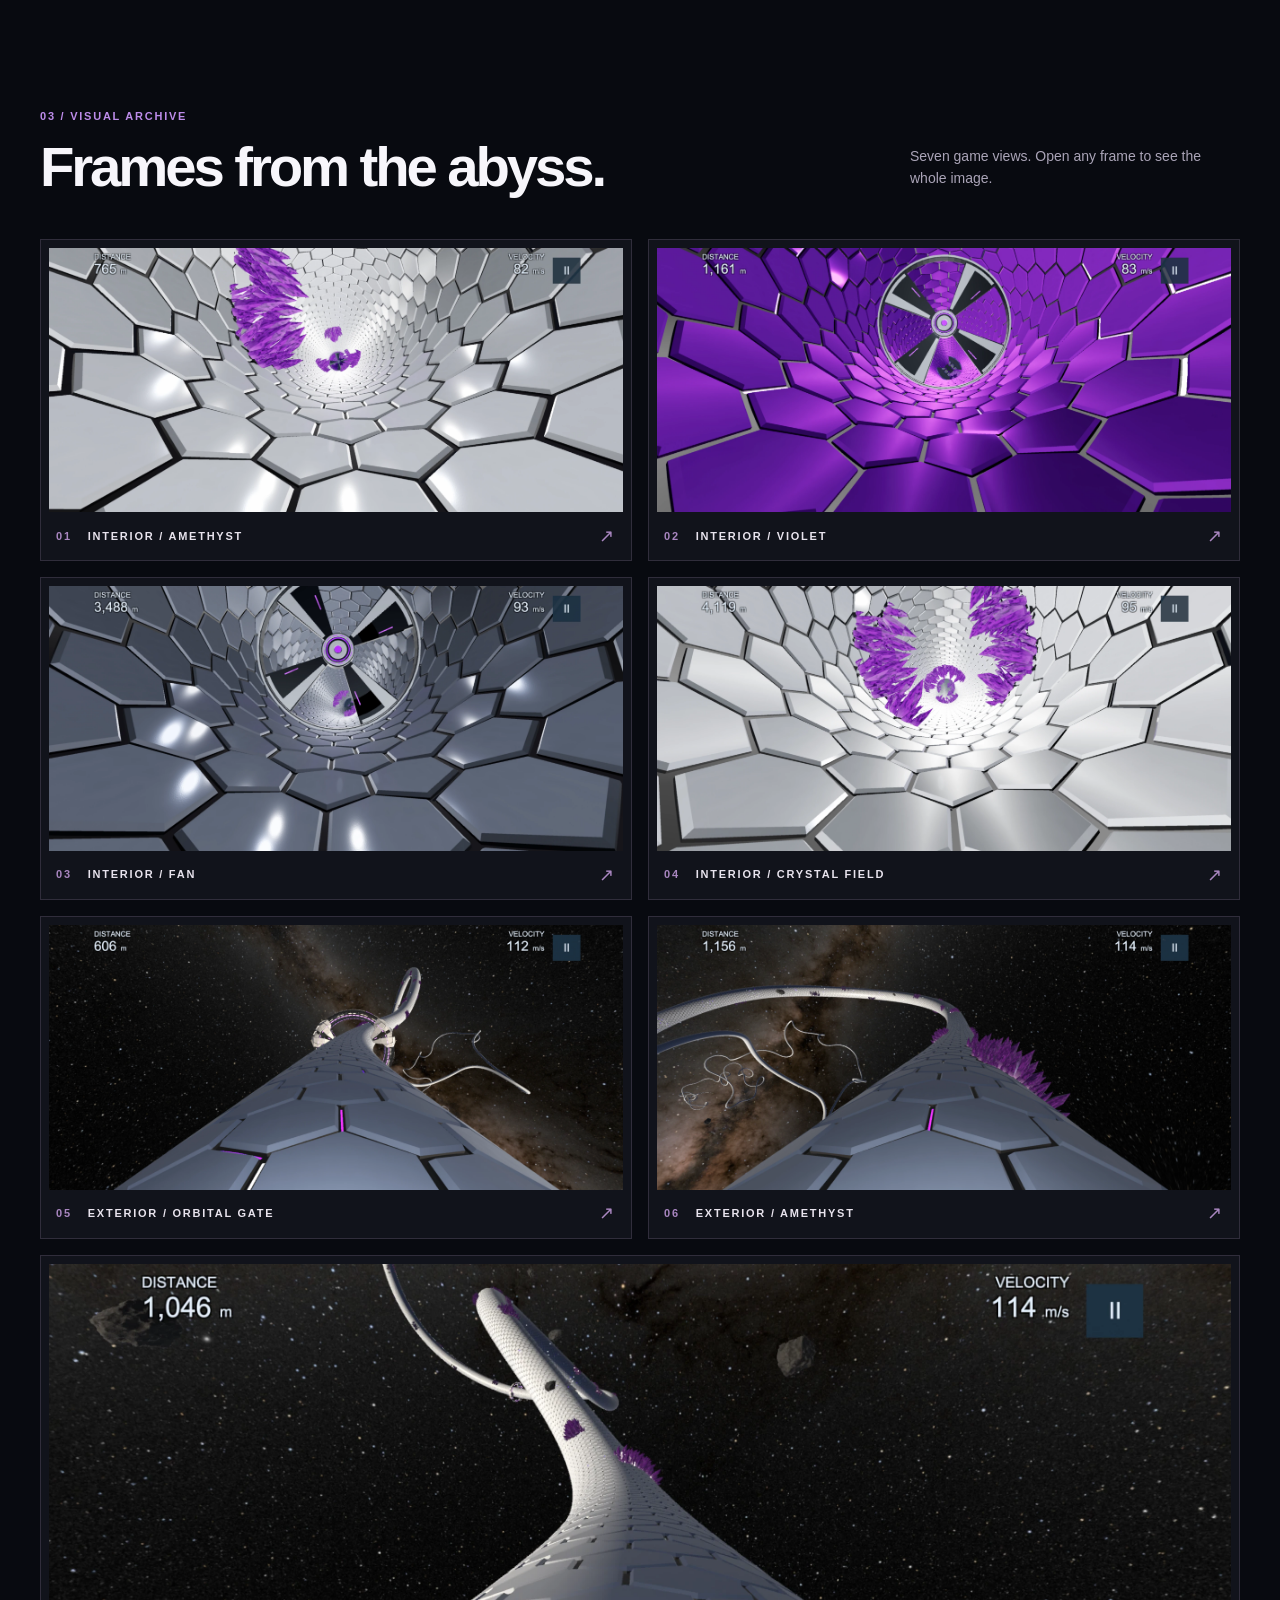
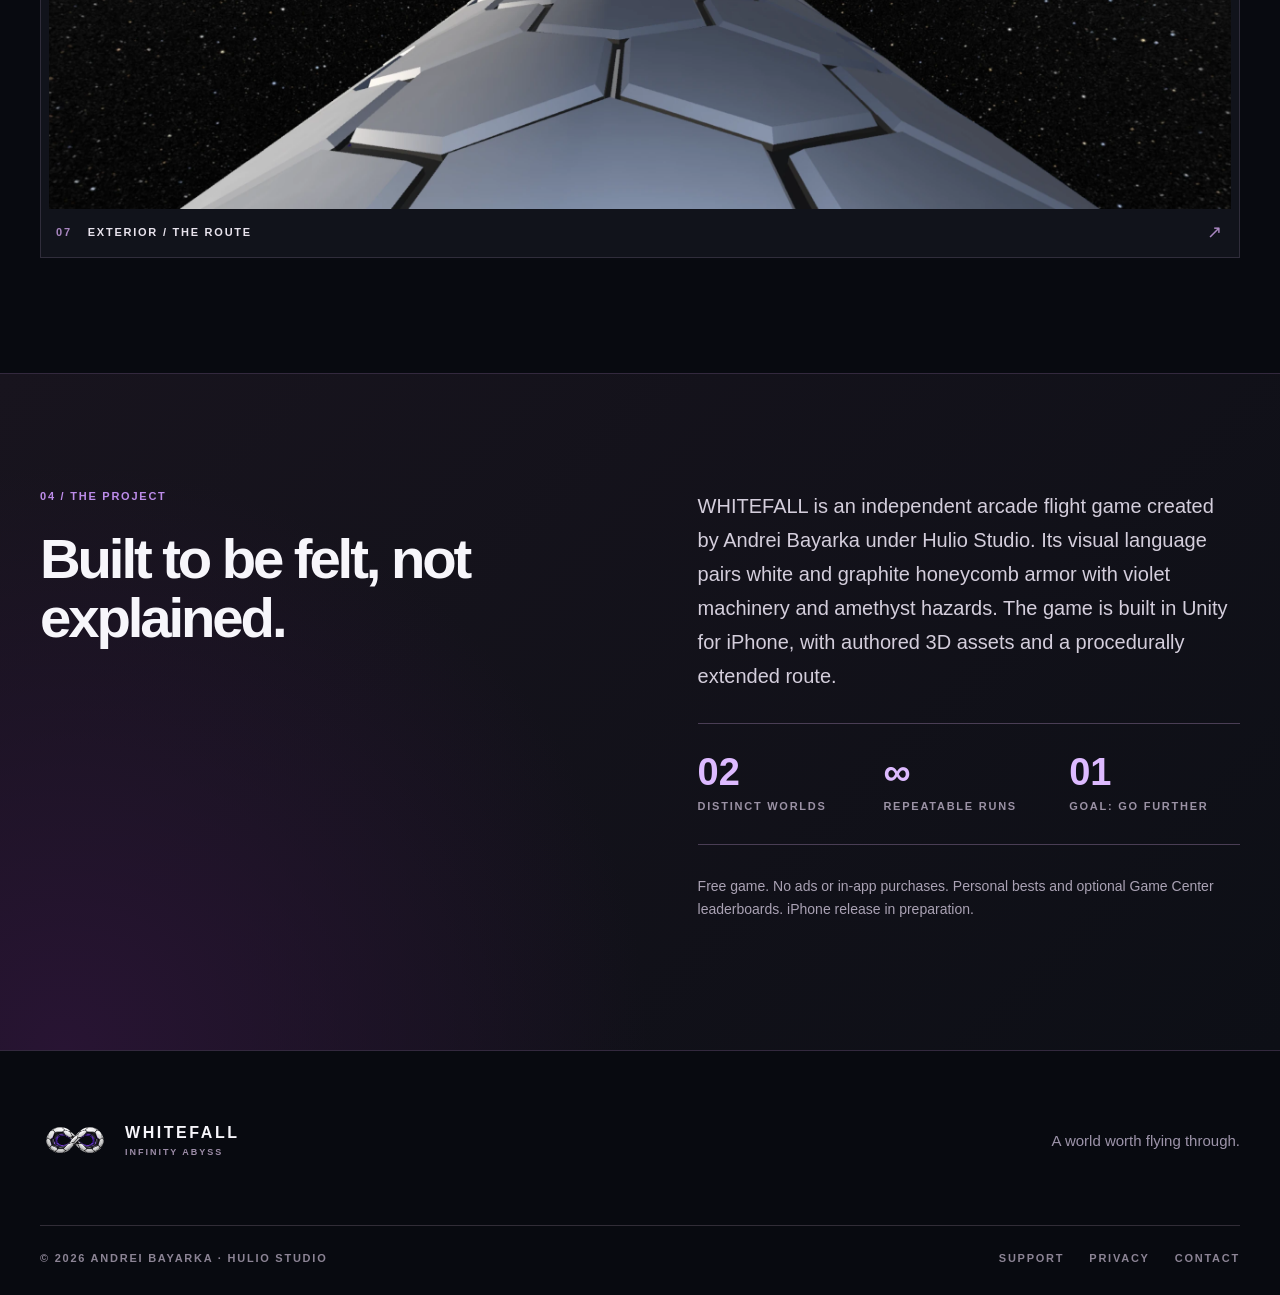
==== commit 0710af87: "Clarify survival objective and Unity engine" ====
--- a/index.html
+++ b/index.html
@@ -4,10 +4,10 @@
   <meta charset="utf-8">
   <meta name="viewport" content="width=device-width, initial-scale=1">
   <meta name="theme-color" content="#080a10">
-  <meta name="description" content="WHITEFALL: Infinity Abyss — an original iPhone arcade flight game by Andrei Bayarka. Explore two worlds through real gameplay footage and screenshots.">
+  <meta name="description" content="WHITEFALL: Infinity Abyss is a Unity arcade game for iPhone. Dodge obstacles, survive as long as possible and beat your personal best. Watch real gameplay and explore both worlds.">
   <meta property="og:type" content="website">
   <meta property="og:title" content="WHITEFALL — Infinity Abyss">
-  <meta property="og:description" content="An original iPhone arcade flight game. Explore it through real gameplay footage and screenshots.">
+  <meta property="og:description" content="A Unity arcade game for iPhone: dodge obstacles and survive as long as possible. Watch real gameplay from both worlds.">
   <meta property="og:image" content="https://andreyboyarko.github.io/whitefall-support/assets/frame-9329.webp">
   <title>WHITEFALL — Infinity Abyss · Game & Project</title>
   <link rel="icon" type="image/webp" href="assets/whitefall-mark.webp">
@@ -31,13 +31,13 @@
         <p class="eyebrow"><span class="eyebrow-line"></span><span data-i18n="heroKicker">AN ORIGINAL IPHONE GAME</span><span class="serial">/ 01</span></p>
         <h1 id="hero-title">WHITE<span>FALL</span></h1>
         <p class="hero-sub">INFINITY ABYSS</p>
-        <p class="hero-lead" data-i18n="heroLead">An endless route through a world of white armor, amethyst and deep space. Every turn asks for one more precise move.</p>
+        <p class="hero-lead" data-i18n="heroLead">Dodge obstacles and survive as long as you can. Every extra metre brings a new chance to beat your personal best in this Unity arcade game.</p>
         <div class="hero-buttons"><a class="button button-primary" href="#film"><span data-i18n="watchFilm">Watch gameplay</span><span aria-hidden="true">↗</span></a><a class="button button-ghost" href="#gallery"><span data-i18n="exploreFrames">Explore frames</span><span aria-hidden="true">↓</span></a></div>
         <div class="hero-meta"><span>iPHONE</span><span>UNITY 6 / URP</span><span>INTERIOR + EXTERIOR</span></div>
       </div>
       <figure class="hero-visual media-frame"><img src="assets/frame-9329.webp" width="2556" height="1179" alt="Exterior gameplay: white armored route arcs through a star field toward a violet orbital structure" fetchpriority="high"><figcaption><span data-i18n="heroVisual">EXTERIOR / LIVE GAMEPLAY</span><span>01 — 07</span></figcaption></figure>
     </section>
-    <section class="intro-band" aria-label="Game introduction"><div class="page-wrap intro-band-inner"><p class="section-number">[ THE EXPERIENCE ]</p><p class="intro-statement" data-i18n="introStatement">There is no finish line. Read the path, slip between hazards and push your personal best further into the abyss.</p><div class="thin-rule"></div></div></section>
+    <section class="intro-band" aria-label="Game introduction"><div class="page-wrap intro-band-inner"><p class="section-number">[ THE OBJECTIVE ]</p><p class="intro-statement" data-i18n="introStatement">Stay alive for as long as possible. Read the path, slip between hazards and push your personal best further into the abyss.</p><div class="thin-rule"></div></div></section>
     <section class="section page-wrap" id="film" aria-labelledby="film-title">
       <div class="section-heading"><div><p class="section-number">01 / MOTION</p><h2 id="film-title" data-i18n="filmTitle">See it in motion.</h2></div><p class="section-aside" data-i18n="filmAside">Real gameplay footage · Interior and Exterior · 29 seconds</p></div>
       <div class="film-shell"><video id="gameplay-film" controls playsinline preload="none" poster="assets/film-poster.webp" width="1918" height="886" aria-label="WHITEFALL gameplay video"><source src="assets/whitefall-gameplay.mp4" type="video/mp4">Your browser cannot play this video.</video></div>
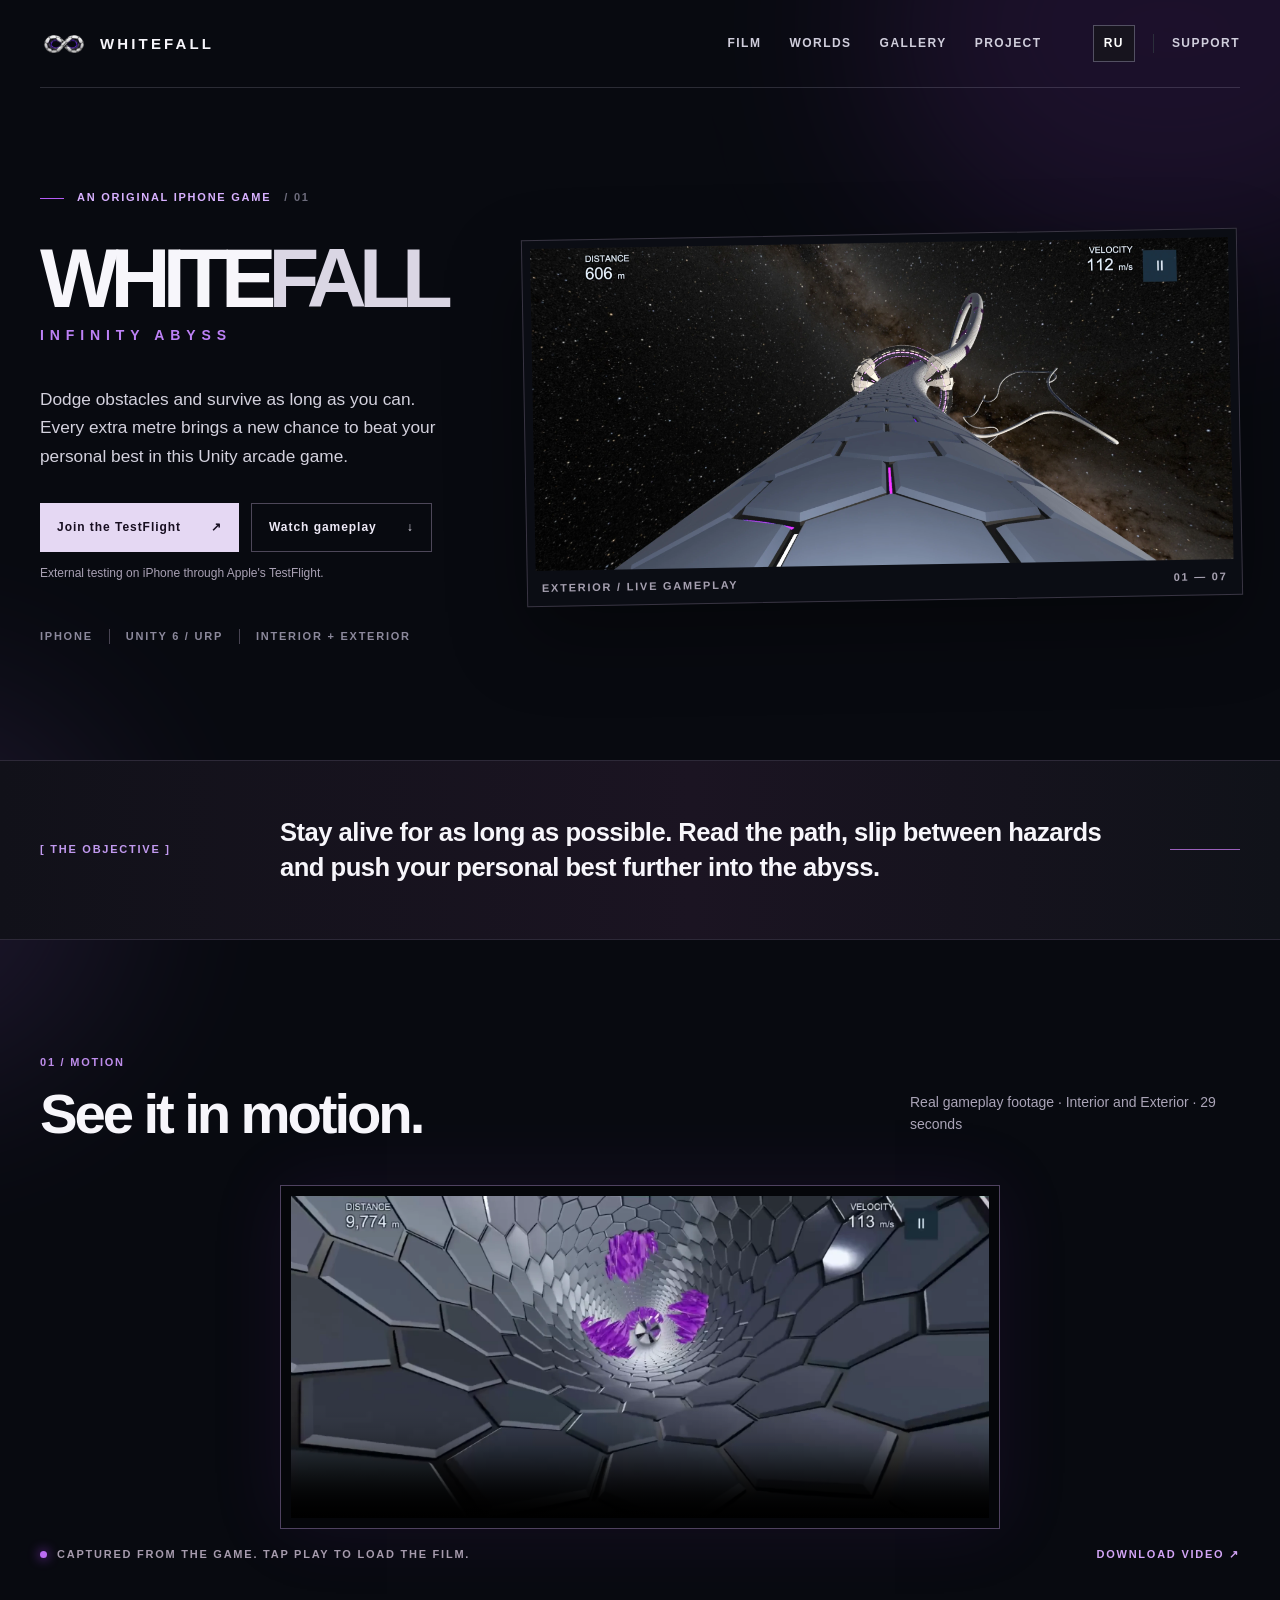
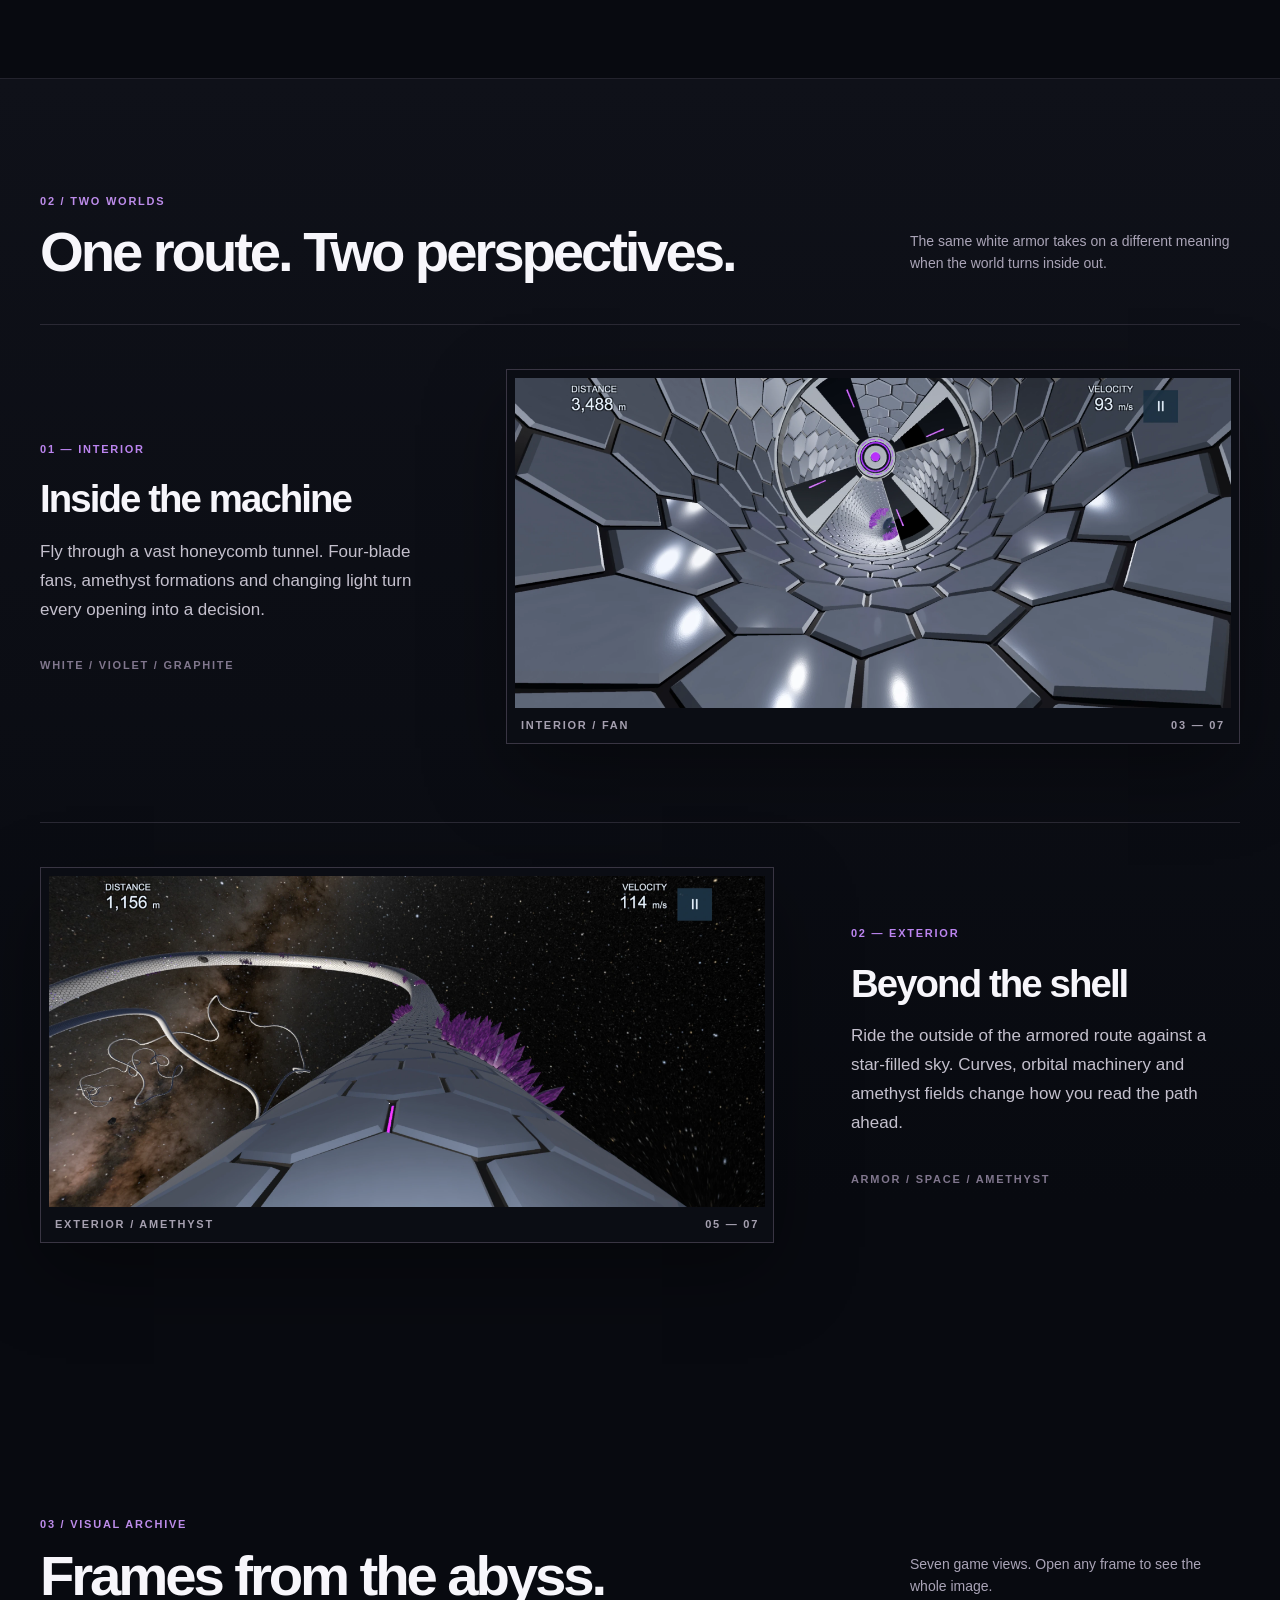
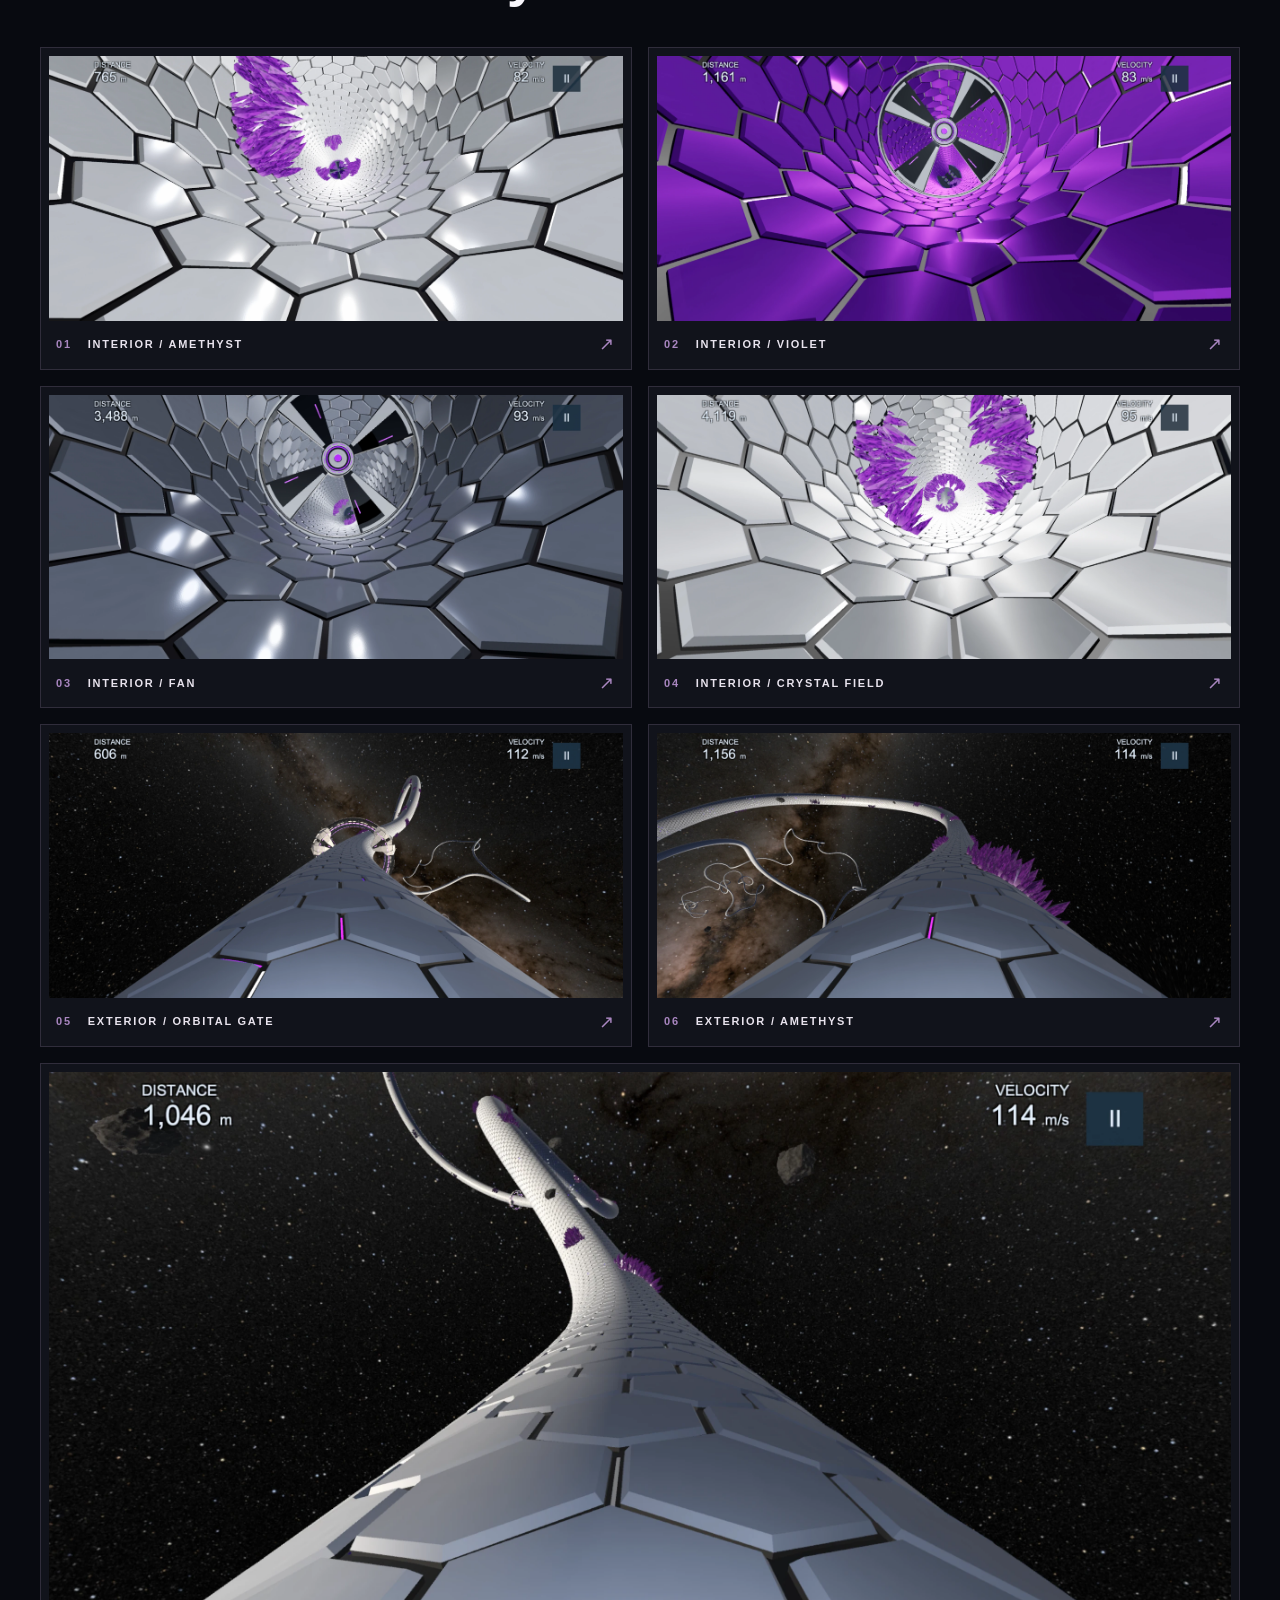
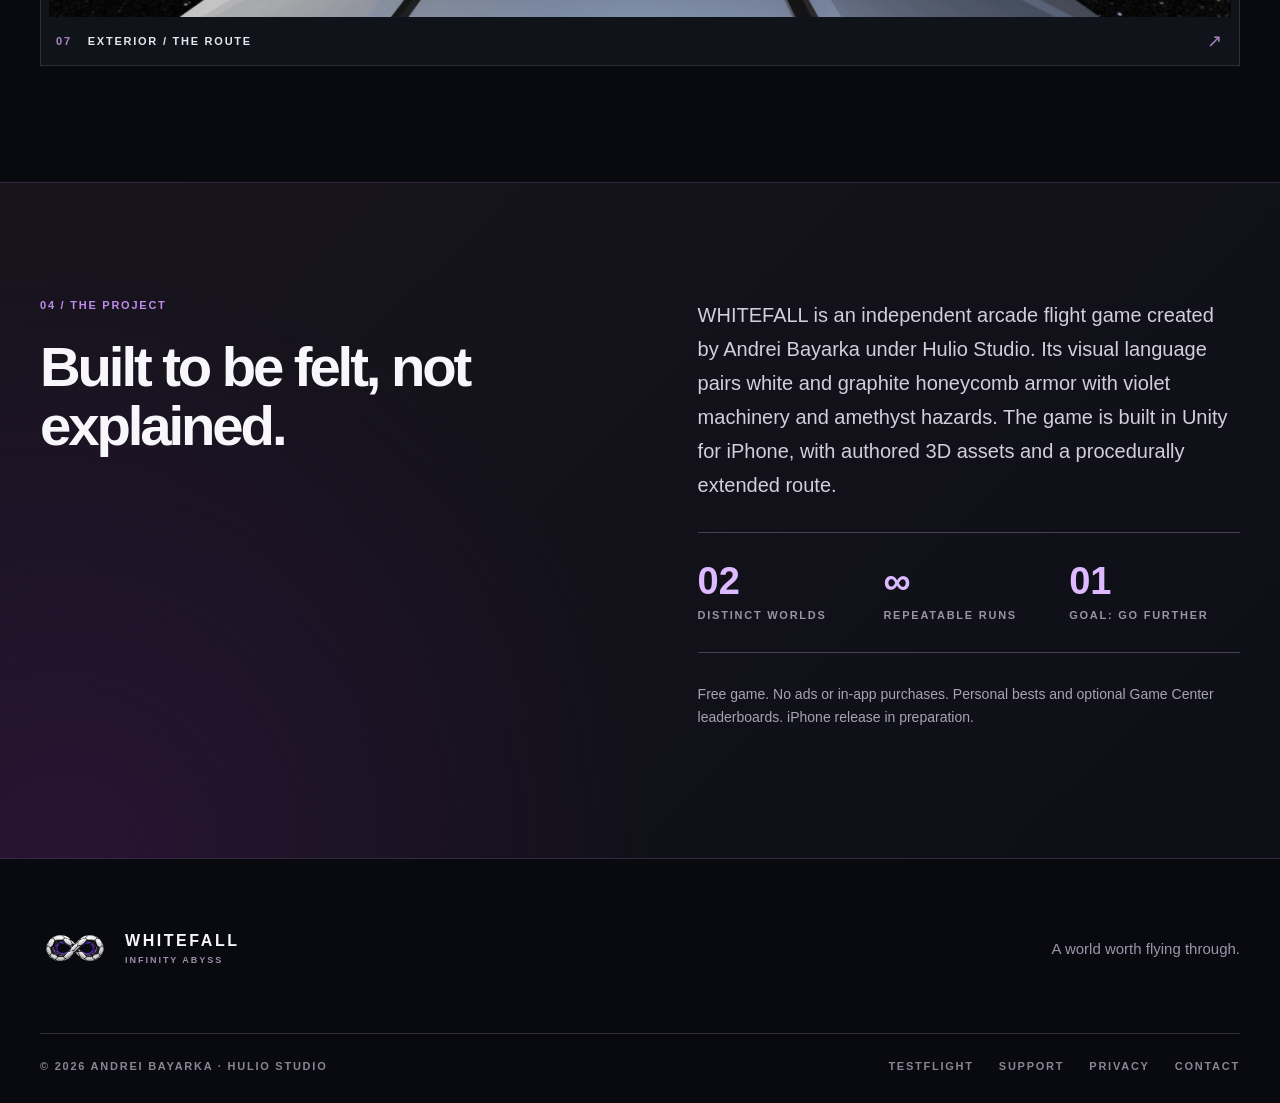
==== commit bc7e7a15: "Add external TestFlight link to showcase" ====
--- a/index.html
+++ b/index.html
@@ -32,7 +32,8 @@
         <h1 id="hero-title">WHITE<span>FALL</span></h1>
         <p class="hero-sub">INFINITY ABYSS</p>
         <p class="hero-lead" data-i18n="heroLead">Dodge obstacles and survive as long as you can. Every extra metre brings a new chance to beat your personal best in this Unity arcade game.</p>
-        <div class="hero-buttons"><a class="button button-primary" href="#film"><span data-i18n="watchFilm">Watch gameplay</span><span aria-hidden="true">↗</span></a><a class="button button-ghost" href="#gallery"><span data-i18n="exploreFrames">Explore frames</span><span aria-hidden="true">↓</span></a></div>
+        <div class="hero-buttons"><a class="button button-primary" href="https://testflight.apple.com/join/VxGp73uF" target="_blank" rel="noopener noreferrer"><span data-i18n="joinTestFlight">Join the TestFlight</span><span aria-hidden="true">↗</span></a><a class="button button-ghost" href="#film"><span data-i18n="watchFilm">Watch gameplay</span><span aria-hidden="true">↓</span></a></div>
+        <p class="testflight-note" data-i18n="testflightNote">External testing on iPhone through Apple's TestFlight.</p>
         <div class="hero-meta"><span>iPHONE</span><span>UNITY 6 / URP</span><span>INTERIOR + EXTERIOR</span></div>
       </div>
       <figure class="hero-visual media-frame"><img src="assets/frame-9329.webp" width="2556" height="1179" alt="Exterior gameplay: white armored route arcs through a star field toward a violet orbital structure" fetchpriority="high"><figcaption><span data-i18n="heroVisual">EXTERIOR / LIVE GAMEPLAY</span><span>01 — 07</span></figcaption></figure>
@@ -61,7 +62,7 @@
     </section>
     <section class="project-section" id="project" aria-labelledby="project-title"><div class="page-wrap project-grid"><div><p class="section-number">04 / THE PROJECT</p><h2 id="project-title" data-i18n="projectTitle">Built to be felt, not explained.</h2></div><div class="project-detail"><p data-i18n="projectText">WHITEFALL is an independent arcade flight game created by Andrei Bayarka under Hulio Studio. Its visual language pairs white and graphite honeycomb armor with violet machinery and amethyst hazards. The game is built in Unity for iPhone, with authored 3D assets and a procedurally extended route.</p><div class="project-facts"><div><strong>02</strong><span data-i18n="factWorlds">distinct worlds</span></div><div><strong>∞</strong><span data-i18n="factRuns">repeatable runs</span></div><div><strong>01</strong><span data-i18n="factGoal">goal: go further</span></div></div><p class="project-footnote" data-i18n="projectFootnote">Free game. No ads or in-app purchases. Personal bests and optional Game Center leaderboards. iPhone release in preparation.</p></div></div></section>
   </main>
-  <footer class="site-footer"><div class="page-wrap"><div class="footer-top"><div><img src="assets/whitefall-mark.webp" width="70" height="70" alt=""><p>WHITEFALL <small>INFINITY ABYSS</small></p></div><p data-i18n="footerLine">A world worth flying through.</p></div><div class="footer-bottom"><span>© <span id="year">2026</span> Andrei Bayarka · Hulio Studio</span><nav aria-label="Footer navigation"><a href="support.html" data-i18n="navSupport">Support</a><a href="privacy.html" data-i18n="privacy">Privacy</a><a href="mailto:huliostudiosupport@gmail.com" data-i18n="contact">Contact</a></nav></div></div></footer>
+  <footer class="site-footer"><div class="page-wrap"><div class="footer-top"><div><img src="assets/whitefall-mark.webp" width="70" height="70" alt=""><p>WHITEFALL <small>INFINITY ABYSS</small></p></div><p data-i18n="footerLine">A world worth flying through.</p></div><div class="footer-bottom"><span>© <span id="year">2026</span> Andrei Bayarka · Hulio Studio</span><nav aria-label="Footer navigation"><a href="https://testflight.apple.com/join/VxGp73uF" target="_blank" rel="noopener noreferrer" data-i18n="testflightLink">TestFlight</a><a href="support.html" data-i18n="navSupport">Support</a><a href="privacy.html" data-i18n="privacy">Privacy</a><a href="mailto:huliostudiosupport@gmail.com" data-i18n="contact">Contact</a></nav></div></div></footer>
   <dialog id="lightbox" aria-label="Expanded gameplay screenshot"><button class="lightbox-close" type="button" aria-label="Close screenshot">×</button><figure><img alt=""><figcaption></figcaption></figure></dialog>
 </body>
 </html>
--- a/style.css
+++ b/style.css
@@ -18,11 +18,12 @@
 h1{font-size:clamp(62px,6.5vw,124px);letter-spacing:-.095em;line-height:.93;font-weight:800;margin:34px 0 8px;white-space:nowrap}h1 span{color:#dad6e4}.hero-sub{font-size:14px;letter-spacing:.42em;color:#bd81f6;font-weight:700}
 .hero-lead{max-width:520px;margin:38px 0 33px;font-size:clamp(17px,1.35vw,21px);line-height:1.65;color:#d3d1dd}
 .hero-buttons{display:flex;gap:12px;flex-wrap:wrap}.button{display:inline-flex;align-items:center;justify-content:space-between;gap:30px;min-width:170px;padding:14px 17px;font-size:12px;letter-spacing:.08em;font-weight:750;transition:transform .2s,background .2s}.button:hover{transform:translateY(-3px)}.button-primary{background:#e5d8f3;color:#170e20}.button-primary:hover{background:white}.button-ghost{border:1px solid #4d4759;color:#ede9f6}.button-ghost:hover{background:#21182a}
+.testflight-note{margin:12px 0 0;color:#a9a1b4;font-size:12px;line-height:1.5}
 .hero-meta{display:flex;flex-wrap:wrap;gap:16px;margin-top:47px;color:#8c899c}.hero-meta span+span{padding-left:16px;border-left:1px solid #474352}
 .media-frame{margin:0;min-width:0;background:#0b0d14;border:1px solid #393543;padding:8px;box-shadow:0 30px 75px rgba(0,0,0,.35)}.media-frame img{display:block;width:100%;height:auto;object-fit:contain}.media-frame figcaption{display:flex;justify-content:space-between;gap:10px;margin:10px 6px 2px;color:#a6a0b0}.hero-visual{transform:rotate(-1deg)}
 .intro-band{background:linear-gradient(90deg,#111119,#1b1422 54%,#101219);border-block:1px solid #2d2938}.intro-band-inner{display:grid;grid-template-columns:200px 1fr 70px;align-items:center;gap:40px;padding-block:54px}.section-number{color:#bd8cea;margin-bottom:24px}.intro-band .section-number{margin:0;color:#c29af0}.intro-statement{margin:0;max-width:880px;font-size:clamp(19px,2vw,30px);line-height:1.38;font-weight:600;letter-spacing:-.02em}.thin-rule{width:70px;height:1px;background:#9a60bb}
 .section{padding-block:clamp(88px,9vw,145px)}.section-heading{display:flex;justify-content:space-between;align-items:end;gap:25px;margin-bottom:42px}.section-heading .section-number{margin-bottom:13px}h2{font-size:clamp(36px,4.4vw,72px);line-height:1.05;letter-spacing:-.055em;font-weight:730;margin:0}.section-aside{max-width:330px;margin:0 0 7px;color:#aaa4b7;font-size:14px;line-height:1.6}
-.film-shell{border:1px solid #4f4260;background:#05060a;padding:10px;box-shadow:0 0 70px rgba(129,47,180,.11)}.film-shell video{display:block;width:100%;height:auto;aspect-ratio:1918/886;object-fit:contain;background:#05060a}
+.film-shell{width:60%;margin-inline:auto;border:1px solid #4f4260;background:#05060a;padding:10px;box-shadow:0 0 70px rgba(129,47,180,.11)}.film-shell video{display:block;width:100%;height:auto;aspect-ratio:1918/886;object-fit:contain;background:#05060a}
 .film-caption{display:flex;align-items:center;justify-content:space-between;gap:16px;margin-top:18px;color:#a69bad}.film-caption>span{display:flex;align-items:center;gap:10px}.film-caption a{color:#d2a4f5}.film-caption a:hover{text-decoration:underline}.violet-dot{width:7px;height:7px;border-radius:50%;background:#bc6cf3;box-shadow:0 0 12px #ae43ff}
 .worlds-section{background:linear-gradient(#0f1119,#080a10 85%);border-top:1px solid #23232d}.world-card{display:grid;grid-template-columns:minmax(250px,.53fr) minmax(0,1fr);gap:clamp(30px,6vw,110px);align-items:center;padding-block:44px;border-top:1px solid #2a2934}.world-card+.world-card{margin-top:34px}.world-card-reverse{grid-template-columns:minmax(0,1fr) minmax(250px,.53fr)}.world-card-reverse .world-text{order:2}.world-card-reverse .media-frame{order:1}
 .world-count{color:#bb84ef}.world-text h3{font-size:clamp(29px,3vw,51px);letter-spacing:-.05em;line-height:1.08;margin:18px 0}.world-text p{font-size:17px;line-height:1.7;color:#c4c0cd;margin-bottom:28px}.world-tag{color:#80768d}
@@ -30,6 +31,6 @@
 .project-section{padding-block:clamp(85px,9vw,150px);background:radial-gradient(circle at 5% 100%,#281433 0,transparent 42%),linear-gradient(135deg,#18141e,#0d0f16);border-block:1px solid #33293e}.project-grid{display:grid;grid-template-columns:1fr 1fr;gap:9vw}.project-grid h2{max-width:600px}.project-detail>p:first-child{color:#d4cedc;font-size:20px;line-height:1.7}.project-facts{display:grid;grid-template-columns:repeat(3,1fr);gap:15px;border-block:1px solid #4a3e55;padding-block:29px;margin-block:30px}.project-facts div{display:flex;flex-direction:column;gap:8px}.project-facts strong{font-size:38px;line-height:1;color:#ddbaff;font-weight:550}.project-facts span{color:#9b92a5}.project-footnote{font-size:14px;color:#aaa2b4;line-height:1.65}
 .site-footer{padding:54px 0 28px}.footer-top,.footer-bottom{display:flex;justify-content:space-between;align-items:center;gap:24px}.footer-top>div{display:flex;align-items:center;gap:15px}.footer-top img{width:70px;height:70px;object-fit:contain}.footer-top p{margin:0;font-weight:800;letter-spacing:.16em}.footer-top small{display:block;font-size:9px;letter-spacing:.22em;color:#9d8da8}.footer-top>p{color:#9d94aa;font-size:15px;font-weight:400;letter-spacing:normal}.footer-bottom{border-top:1px solid #312d37;padding-top:25px;margin-top:50px;color:#8c8495;gap:20px}.footer-bottom nav{display:flex;gap:25px;flex-wrap:wrap}.footer-bottom a:hover{color:#e4c3ff}
 #lightbox{max-width:96vw;max-height:96vh;border:1px solid #6e5282;background:#0a0a0e;color:white;padding:38px 16px 12px;box-shadow:0 20px 100px black}#lightbox::backdrop{background:rgba(1,1,6,.93)}#lightbox figure{margin:0}#lightbox img{display:block;max-width:min(94vw,1800px);max-height:calc(90vh - 88px);width:auto;height:auto;object-fit:contain;margin:auto}#lightbox figcaption{padding-top:12px;text-align:center;font-size:11px;font-weight:700;letter-spacing:.2em;color:#c9a3e8}#lightbox .lightbox-close{position:absolute;right:11px;top:4px;color:white;background:transparent;border:0;font-size:30px;cursor:pointer}
-@media(max-width:1100px){.page-wrap,.site-header{width:min(100% - 48px,1500px)}.hero{grid-template-columns:1fr;padding-block:80px 90px}.hero-copy{max-width:760px}.hero-visual{transform:none}.world-card,.world-card-reverse{grid-template-columns:1fr}.world-card-reverse .world-text,.world-card-reverse .media-frame{order:initial}.world-text{max-width:720px}.project-grid{gap:50px}.intro-band-inner{grid-template-columns:160px 1fr}.thin-rule{display:none}}
+@media(max-width:1100px){.page-wrap,.site-header{width:min(100% - 48px,1500px)}.hero{grid-template-columns:1fr;padding-block:80px 90px}.hero-copy{max-width:760px}.hero-visual{transform:none}.world-card,.world-card-reverse{grid-template-columns:1fr}.world-card-reverse .world-text,.world-card-reverse .media-frame{order:initial}.world-text{max-width:720px}.project-grid{gap:50px}.intro-band-inner{grid-template-columns:160px 1fr}.thin-rule{display:none}.film-shell{width:100%}}
 @media(max-width:720px){.page-wrap,.site-header{width:min(100% - 32px,1500px)}.site-header{min-height:71px;flex-wrap:wrap;gap:0}.brand{font-size:12px;letter-spacing:.12em}.brand img{width:37px;height:37px}.header-actions{margin-left:auto}.header-contact{display:none}.nav{width:100%;order:3;margin:0;padding:0 0 15px;justify-content:space-between;gap:12px}.nav a{font-size:10px}.hero{padding-block:65px 85px;gap:42px}h1{font-size:clamp(48px,12vw,77px)}.hero-lead{margin-top:24px}.hero-meta{gap:9px;font-size:9px;margin-top:35px}.hero-meta span+span{padding-left:9px}.intro-band-inner{display:block;padding-block:42px}.intro-statement{margin-top:20px}.section{padding-block:77px}.section-heading{display:block;margin-bottom:29px}.section-aside{margin-top:16px}.world-card{padding-block:32px}.gallery-grid{grid-template-columns:1fr}.gallery-item-wide{grid-column:auto}.project-grid{grid-template-columns:1fr;gap:35px}.project-detail>p:first-child{font-size:17px}.project-facts strong{font-size:30px}.footer-top,.footer-bottom{align-items:flex-start;flex-direction:column}.footer-top>p{margin-left:3px}.film-caption{align-items:flex-start;flex-direction:column;font-size:10px}.media-frame{padding:5px}.media-frame figcaption{font-size:9px}.film-shell{padding:4px}}
 @media(prefers-reduced-motion:reduce){html{scroll-behavior:auto}*,*:before,*:after{animation-duration:.01ms!important;transition-duration:.01ms!important}}
